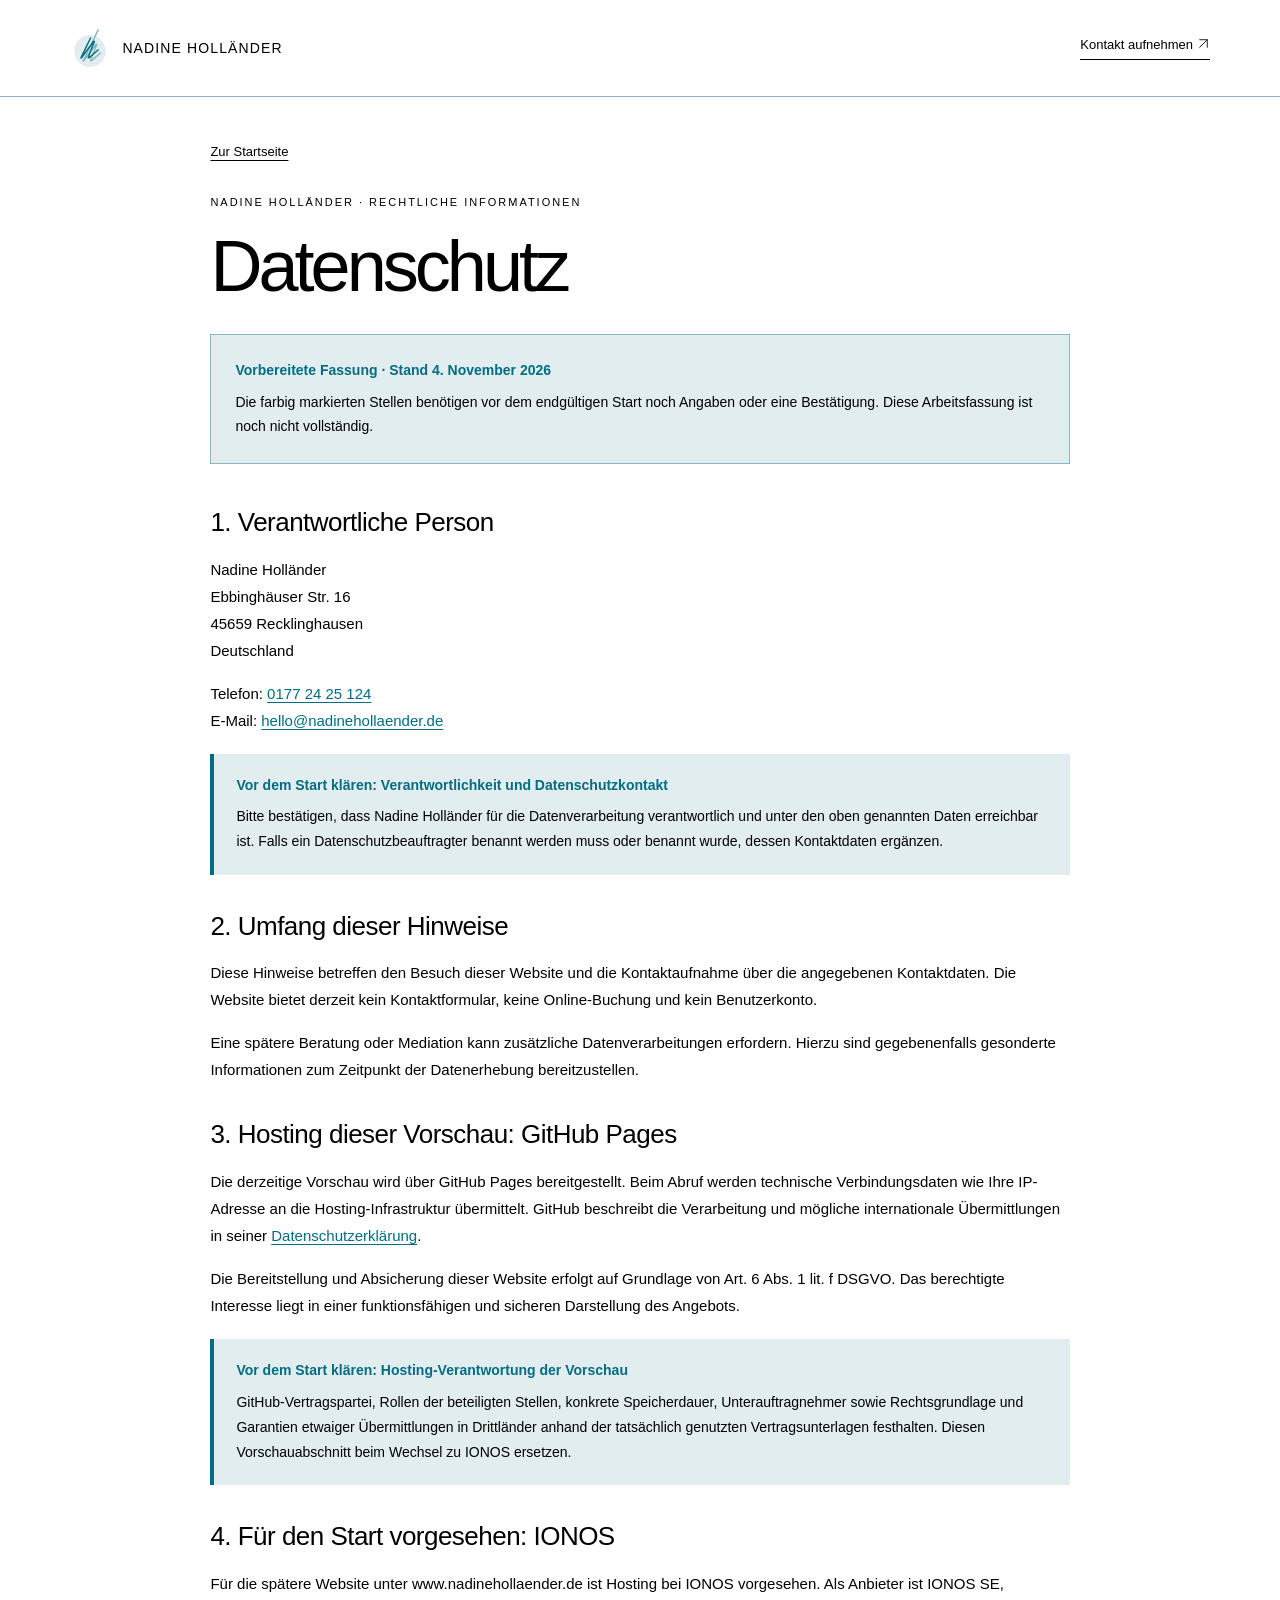
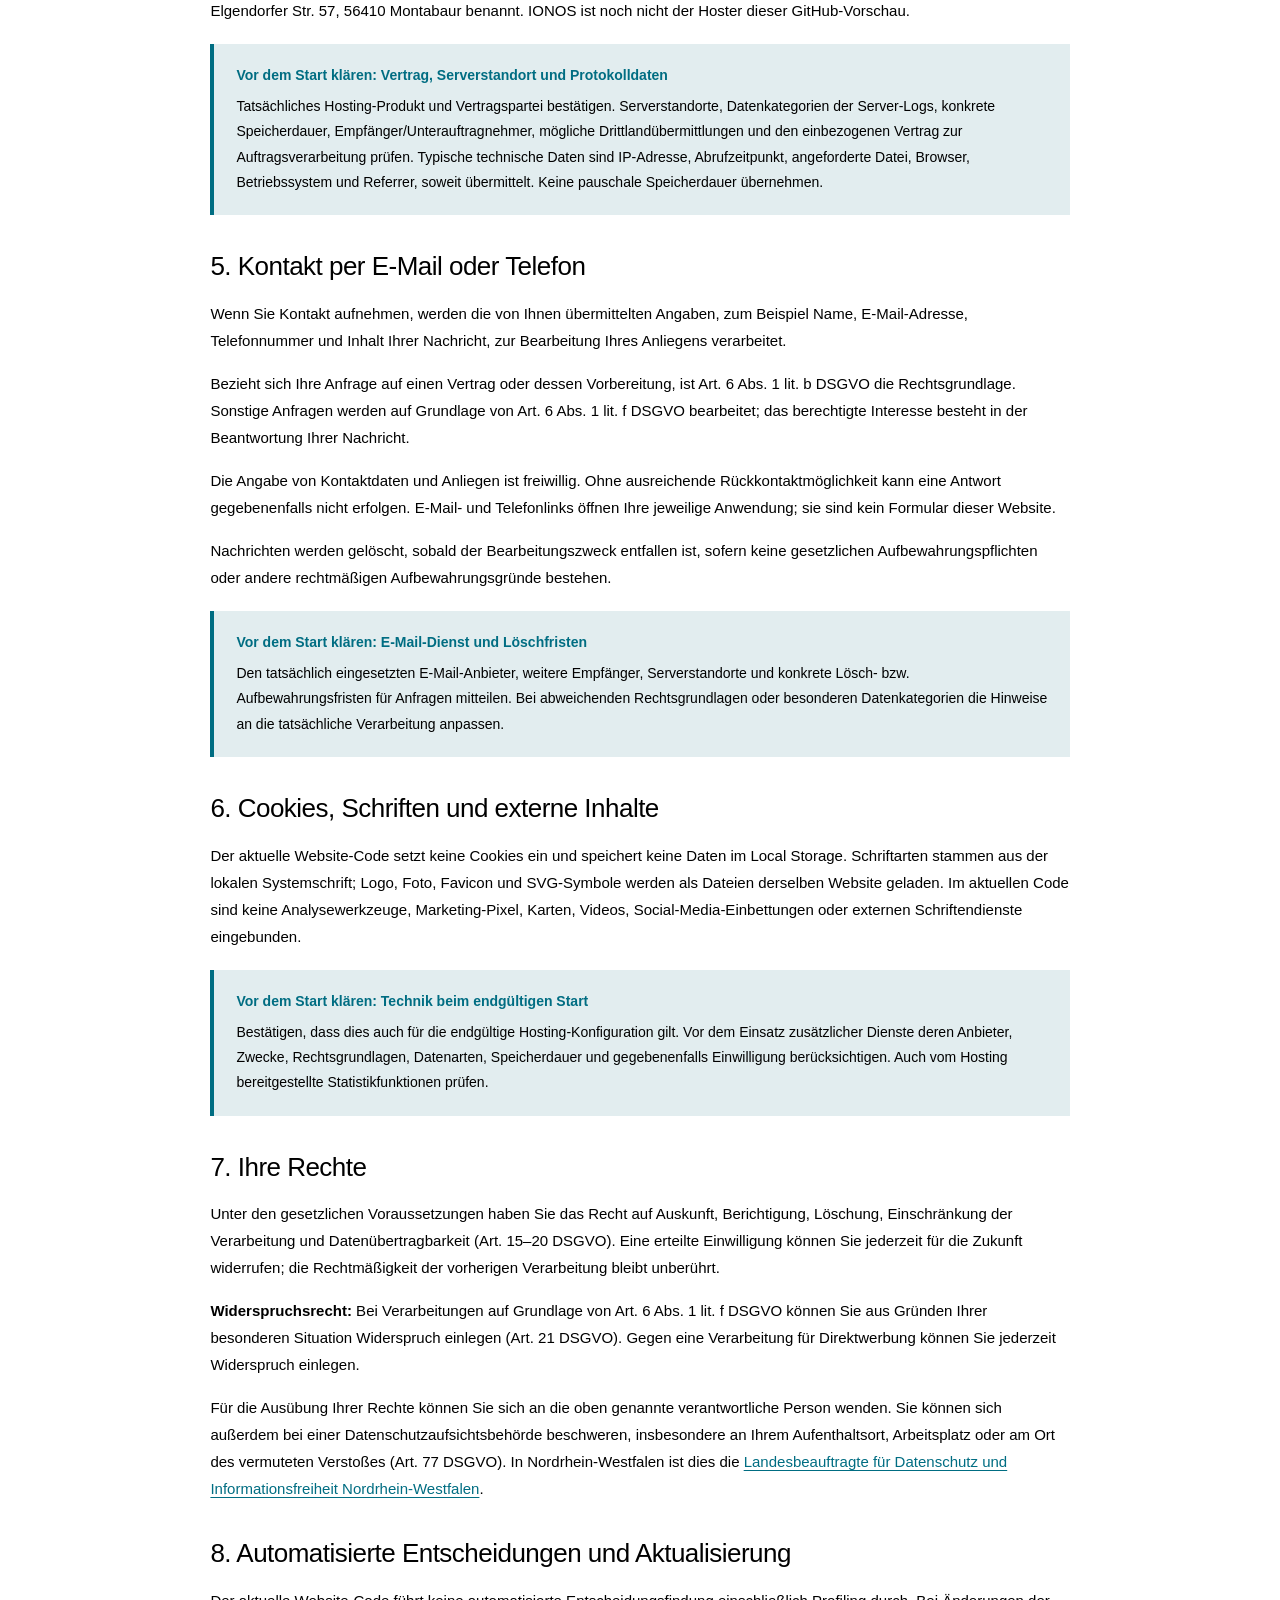
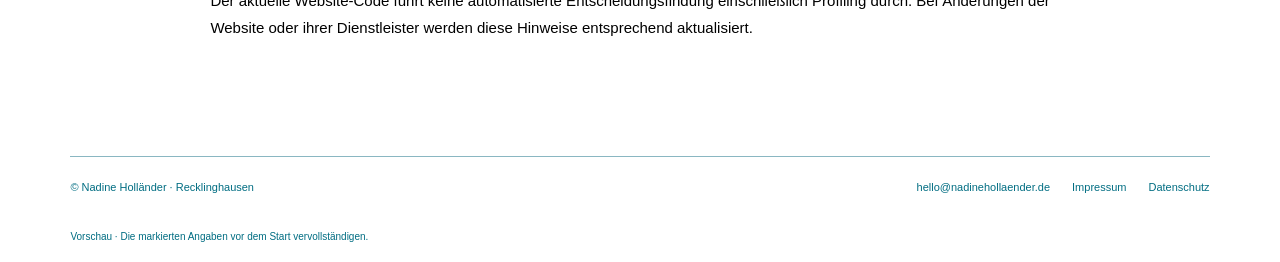
==== datenschutz.html @ eae4483a "Add draft legal pages and translucent compact sticky header" ====
<!doctype html><html lang="de"><head><meta charset="utf-8"><meta name="viewport" content="width=device-width,initial-scale=1"><meta name="robots" content="noindex,follow"><title>Datenschutz | Nadine Holländer</title><meta name="description" content="Vorbereitete Datenschutzhinweise von Nadine Holländer mit markierten offenen Hosting- und Verarbeitungsangaben."><link rel="canonical" href="https://www.nadinehollaender.de/datenschutz.html"><meta name="theme-color" content="#006D82"><link rel="icon" href="assets/favicon.svg" type="image/svg+xml"><link rel="icon" href="favicon.ico" sizes="any"><link rel="apple-touch-icon" href="assets/apple-touch-icon.png"><link rel="stylesheet" href="assets/style.css?v=5"></head><body class="editorial legal-page"><header class="site-header"><a class="brand" href="index.html"><img src="assets/signet.svg" alt="">NADINE HOLLÄNDER</a><nav class="header-nav" aria-label="Hauptnavigation"><a class="toplink" href="mailto:hello@nadinehollaender.de">Kontakt aufnehmen <svg class="arrow-icon" viewBox="0 0 24 24" aria-hidden="true" focusable="false" fill="none" stroke="currentColor" stroke-width="1.6" stroke-linecap="round" stroke-linejoin="round"><path d="M5 19 19 5M5 5h14v14"/></svg></a></nav></header><main class="legal-main"><a class="backlink" href="index.html">Zur Startseite</a><p class="eyebrow">Nadine Holländer · Rechtliche Informationen</p><h1>Datenschutz</h1><aside class="legal-draft"><strong>Vorbereitete Fassung · Stand 4. November 2026</strong><p>Die farbig markierten Stellen benötigen vor dem endgültigen Start noch Angaben oder eine Bestätigung. Diese Arbeitsfassung ist noch nicht vollständig.</p></aside><section class="legal-section"><h2>1. Verantwortliche Person</h2><p>Nadine Holländer<br>Ebbinghäuser Str. 16<br>45659 Recklinghausen<br>Deutschland</p><p>Telefon: <a href="tel:+491772425124">0177 24 25 124</a><br>E-Mail: <a href="mailto:hello@nadinehollaender.de">hello@nadinehollaender.de</a></p><aside class="missing"><strong>Vor dem Start klären: Verantwortlichkeit und Datenschutzkontakt</strong><p>Bitte bestätigen, dass Nadine Holländer für die Datenverarbeitung verantwortlich und unter den oben genannten Daten erreichbar ist. Falls ein Datenschutzbeauftragter benannt werden muss oder benannt wurde, dessen Kontaktdaten ergänzen.</p></aside></section><section class="legal-section"><h2>2. Umfang dieser Hinweise</h2><p>Diese Hinweise betreffen den Besuch dieser Website und die Kontaktaufnahme über die angegebenen Kontaktdaten. Die Website bietet derzeit kein Kontaktformular, keine Online-Buchung und kein Benutzerkonto.</p><p>Eine spätere Beratung oder Mediation kann zusätzliche Datenverarbeitungen erfordern. Hierzu sind gegebenenfalls gesonderte Informationen zum Zeitpunkt der Datenerhebung bereitzustellen.</p></section><section class="legal-section"><h2>3. Hosting dieser Vorschau: GitHub Pages</h2><p>Die derzeitige Vorschau wird über GitHub Pages bereitgestellt. Beim Abruf werden technische Verbindungsdaten wie Ihre IP-Adresse an die Hosting-Infrastruktur übermittelt. GitHub beschreibt die Verarbeitung und mögliche internationale Übermittlungen in seiner <a href="https://docs.github.com/en/site-policy/privacy-policies/github-general-privacy-statement">Datenschutzerklärung</a>.</p><p>Die Bereitstellung und Absicherung dieser Website erfolgt auf Grundlage von Art. 6 Abs. 1 lit. f DSGVO. Das berechtigte Interesse liegt in einer funktionsfähigen und sicheren Darstellung des Angebots.</p><aside class="missing"><strong>Vor dem Start klären: Hosting-Verantwortung der Vorschau</strong><p>GitHub-Vertragspartei, Rollen der beteiligten Stellen, konkrete Speicherdauer, Unterauftragnehmer sowie Rechtsgrundlage und Garantien etwaiger Übermittlungen in Drittländer anhand der tatsächlich genutzten Vertragsunterlagen festhalten. Diesen Vorschauabschnitt beim Wechsel zu IONOS ersetzen.</p></aside></section><section class="legal-section"><h2>4. Für den Start vorgesehen: IONOS</h2><p>Für die spätere Website unter www.nadinehollaender.de ist Hosting bei IONOS vorgesehen. Als Anbieter ist IONOS SE, Elgendorfer Str. 57, 56410 Montabaur benannt. IONOS ist noch nicht der Hoster dieser GitHub-Vorschau.</p><aside class="missing"><strong>Vor dem Start klären: Vertrag, Serverstandort und Protokolldaten</strong><p>Tatsächliches Hosting-Produkt und Vertragspartei bestätigen. Serverstandorte, Datenkategorien der Server-Logs, konkrete Speicherdauer, Empfänger/Unterauftragnehmer, mögliche Drittlandübermittlungen und den einbezogenen Vertrag zur Auftragsverarbeitung prüfen. Typische technische Daten sind IP-Adresse, Abrufzeitpunkt, angeforderte Datei, Browser, Betriebssystem und Referrer, soweit übermittelt. Keine pauschale Speicherdauer übernehmen.</p></aside></section><section class="legal-section"><h2>5. Kontakt per E-Mail oder Telefon</h2><p>Wenn Sie Kontakt aufnehmen, werden die von Ihnen übermittelten Angaben, zum Beispiel Name, E-Mail-Adresse, Telefonnummer und Inhalt Ihrer Nachricht, zur Bearbeitung Ihres Anliegens verarbeitet.</p><p>Bezieht sich Ihre Anfrage auf einen Vertrag oder dessen Vorbereitung, ist Art. 6 Abs. 1 lit. b DSGVO die Rechtsgrundlage. Sonstige Anfragen werden auf Grundlage von Art. 6 Abs. 1 lit. f DSGVO bearbeitet; das berechtigte Interesse besteht in der Beantwortung Ihrer Nachricht.</p><p>Die Angabe von Kontaktdaten und Anliegen ist freiwillig. Ohne ausreichende Rückkontaktmöglichkeit kann eine Antwort gegebenenfalls nicht erfolgen. E-Mail- und Telefonlinks öffnen Ihre jeweilige Anwendung; sie sind kein Formular dieser Website.</p><p>Nachrichten werden gelöscht, sobald der Bearbeitungszweck entfallen ist, sofern keine gesetzlichen Aufbewahrungspflichten oder andere rechtmäßigen Aufbewahrungsgründe bestehen.</p><aside class="missing"><strong>Vor dem Start klären: E-Mail-Dienst und Löschfristen</strong><p>Den tatsächlich eingesetzten E-Mail-Anbieter, weitere Empfänger, Serverstandorte und konkrete Lösch- bzw. Aufbewahrungsfristen für Anfragen mitteilen. Bei abweichenden Rechtsgrundlagen oder besonderen Datenkategorien die Hinweise an die tatsächliche Verarbeitung anpassen.</p></aside></section><section class="legal-section"><h2>6. Cookies, Schriften und externe Inhalte</h2><p>Der aktuelle Website-Code setzt keine Cookies ein und speichert keine Daten im Local Storage. Schriftarten stammen aus der lokalen Systemschrift; Logo, Foto, Favicon und SVG-Symbole werden als Dateien derselben Website geladen. Im aktuellen Code sind keine Analysewerkzeuge, Marketing-Pixel, Karten, Videos, Social-Media-Einbettungen oder externen Schriftendienste eingebunden.</p><aside class="missing"><strong>Vor dem Start klären: Technik beim endgültigen Start</strong><p>Bestätigen, dass dies auch für die endgültige Hosting-Konfiguration gilt. Vor dem Einsatz zusätzlicher Dienste deren Anbieter, Zwecke, Rechtsgrundlagen, Datenarten, Speicherdauer und gegebenenfalls Einwilligung berücksichtigen. Auch vom Hosting bereitgestellte Statistikfunktionen prüfen.</p></aside></section><section class="legal-section"><h2>7. Ihre Rechte</h2><p>Unter den gesetzlichen Voraussetzungen haben Sie das Recht auf Auskunft, Berichtigung, Löschung, Einschränkung der Verarbeitung und Datenübertragbarkeit (Art. 15–20 DSGVO). Eine erteilte Einwilligung können Sie jederzeit für die Zukunft widerrufen; die Rechtmäßigkeit der vorherigen Verarbeitung bleibt unberührt.</p><p><strong>Widerspruchsrecht:</strong> Bei Verarbeitungen auf Grundlage von Art. 6 Abs. 1 lit. f DSGVO können Sie aus Gründen Ihrer besonderen Situation Widerspruch einlegen (Art. 21 DSGVO). Gegen eine Verarbeitung für Direktwerbung können Sie jederzeit Widerspruch einlegen.</p><p>Für die Ausübung Ihrer Rechte können Sie sich an die oben genannte verantwortliche Person wenden. Sie können sich außerdem bei einer Datenschutzaufsichtsbehörde beschweren, insbesondere an Ihrem Aufenthaltsort, Arbeitsplatz oder am Ort des vermuteten Verstoßes (Art. 77 DSGVO). In Nordrhein-Westfalen ist dies die <a href="https://www.ldi.nrw.de/">Landesbeauftragte für Datenschutz und Informationsfreiheit Nordrhein-Westfalen</a>.</p></section><section class="legal-section"><h2>8. Automatisierte Entscheidungen und Aktualisierung</h2><p>Der aktuelle Website-Code führt keine automatisierte Entscheidungsfindung einschließlich Profiling durch. Bei Änderungen der Website oder ihrer Dienstleister werden diese Hinweise entsprechend aktualisiert.</p></section></main><footer class="footer"><span>© Nadine Holländer · Recklinghausen</span><nav class="footlinks" aria-label="Rechtliche Informationen"><a href="mailto:hello@nadinehollaender.de">hello@nadinehollaender.de</a><a href="impressum.html">Impressum</a><a href="datenschutz.html">Datenschutz</a></nav></footer><div class="draftnote"><span>Vorschau · Die markierten Angaben vor dem Start vervollständigen.</span></div><script src="assets/site.js?v=5"></script></body></html>
---- assets/style.css ----
:root{--ink:#000000;--teal:#006d82;--light:#e2edef;--paper:#ffffff;--muted:#006d82;--line:#8ab7c2}*{box-sizing:border-box}html{scroll-behavior:smooth}body{margin:0;background:var(--paper);color:var(--ink);font-family:"Akzidenz Grotesk",Helvetica,Arial,sans-serif;-webkit-font-smoothing:antialiased}a{color:inherit}button{font:inherit}a:focus-visible,button:focus-visible{outline:3px solid #006d82;outline-offset:6px}header{max-width:1440px;margin:auto;padding:28px 5.5%;display:flex;align-items:center;justify-content:space-between}.brand{display:flex;gap:12px;align-items:center;text-decoration:none;font-size:14px;font-weight:500;letter-spacing:.08em}.brand img{width:40px;height:48px;object-fit:contain}.toplink{text-decoration:none;font-size:13px;border-bottom:1px solid;padding-bottom:7px}.eyebrow{text-transform:uppercase;letter-spacing:.18em;font-size:11px;line-height:1.7;font-weight:500}.status{display:inline-flex;gap:10px;align-items:center;font-size:11px;letter-spacing:.14em;text-transform:uppercase}.status:before{content:"";width:7px;height:7px;background:var(--teal);border-radius:50%}h1,h2,p{margin-top:0}h1{font-size:clamp(48px,5.8vw,88px);line-height:1.04;font-weight:400;letter-spacing:-.055em}h2{font-size:clamp(32px,4vw,54px);font-weight:400;letter-spacing:-.04em;line-height:1.12}.lead{font-size:17px;line-height:1.65;max-width:440px;color:var(--muted)}.button{display:inline-flex;gap:36px;align-items:center;padding:17px 24px;background:var(--teal);color:white;text-decoration:none;font-size:13px}.button:hover{background:var(--ink)}.button .arrow{font-size:20px}.link{font-size:14px;text-decoration:none;border-bottom:1px solid var(--line);padding-bottom:5px}.contactlinks{display:flex;align-items:center;gap:25px;flex-wrap:wrap}.footer{margin:0 5.5%;padding:24px 0;display:flex;justify-content:space-between;gap:20px;align-items:center;border-top:1px solid var(--line);font-size:11px;color:var(--muted)}.footer a{text-decoration:none}.footer .footlinks{display:flex;gap:22px}.draftnote{font-size:10px;line-height:1.5;color:var(--muted);max-width:1440px;margin:0 auto;padding:12px 5.5% 18px;display:flex;gap:15px;justify-content:space-between}.draftnote a{text-underline-offset:3px}dialog{border:1px solid var(--line);padding:36px;max-width:550px;background:var(--paper);color:var(--ink)}dialog::backdrop{background:#00000090}dialog p{line-height:1.7}dialog button{background:var(--ink);color:white;border:0;padding:12px 20px;cursor:pointer}.hero{max-width:1440px;margin:auto;display:grid;grid-template-columns:1.1fr 1fr;align-items:stretch;padding:28px 5.5% 64px;gap:8%}.hero-copy{padding:25px 0 0}.hero h1{margin:38px 0 26px}.hero h1 em{font-family:Georgia,serif;font-weight:400;color:var(--teal)}.hero .eyebrow{margin-bottom:22px}.hero .lead{margin-bottom:30px}.portrait{position:relative;min-height:590px}.portrait:before{content:"";position:absolute;inset:20px -15px -16px 28px;background:var(--light);border-radius:48% 48% 0 0}.portrait img{position:relative;width:100%;height:100%;max-height:650px;object-fit:cover;object-position:50% top;border-radius:47% 47% 0 0}.portrait-label{position:absolute;bottom:22px;left:-30px;background:var(--paper);padding:18px 25px;font-size:11px;letter-spacing:.13em;text-transform:uppercase;box-shadow:0 6px 30px #00000008}.portrait-label span{display:block;margin-top:7px;font-family:Georgia,serif;text-transform:none;letter-spacing:0;font-size:21px}.topics{border-top:1px solid var(--line);display:flex;justify-content:space-between;gap:15px;padding:28px 5.5%;max-width:1440px;margin:auto;font-size:13px}.topics span:last-child{color:var(--muted);font-size:11px}.soon{max-width:1440px;margin:auto;display:grid;grid-template-columns:1fr 1fr;gap:8%;padding:65px 5.5% 75px}.soon h2{max-width:430px}.soon p{font-size:16px;line-height:1.8;color:var(--muted);max-width:450px}.minimal{background:#e2edef}.minimal header{padding-top:32px}.minimal-main{text-align:center;min-height:calc(100vh - 215px);display:flex;flex-direction:column;align-items:center;justify-content:center;padding:38px 24px 70px}.minimal-logo{width:158px;height:213px;object-fit:contain;margin-bottom:32px}.minimal h1{font-size:clamp(44px,5.5vw,77px);max-width:880px;margin:23px 0}.minimal .lead{max-width:490px;font-size:16px;margin-bottom:28px}.minimal .contactlinks{justify-content:center}.minimal .footer{border-color:#8ab7c2}.editorial{background:#ffffff}.editorial header{border-bottom:1px solid var(--line);margin:0 5.5%;padding:24px 0;max-width:none}.editorial .editorial-intro{padding:55px 5.5% 40px;max-width:1600px;margin:auto}.editorial-intro h1{font-size:clamp(52px,7.6vw,112px);max-width:1100px;margin:26px 0 0;letter-spacing:-.055em}.editorial-intro h1 span{color:var(--teal);font-family:Georgia,serif;font-style:italic}.editorial-grid{display:grid;grid-template-columns:1fr 1fr;gap:8%;padding:10px 5.5% 72px;max-width:1600px;margin:auto}.editorial-photo{height:670px;position:relative;background:#e2edef}.editorial-photo img{width:100%;height:100%;object-fit:cover;object-position:center top}.editorial-photo .caption{position:absolute;left:16px;bottom:16px;max-width:calc(100% - 32px);background:var(--ink);color:#fff;padding:14px 22px;font-size:11px;letter-spacing:.1em}.bio{padding:40px 0}.bio h2{font-size:43px;max-width:450px;margin:24px 0}.bio p{font-size:16px;line-height:1.8;color:var(--muted);max-width:460px}.credentials{border-top:1px solid var(--line);border-bottom:1px solid var(--line);padding:21px 0;margin:28px 0;font-size:12px;line-height:2}.banner{background:var(--light);padding:54px 5.5%;display:flex;justify-content:space-between;align-items:center;gap:28px}.banner h2{font-size:35px;margin:13px 0}.banner p{margin:0;color:var(--muted);line-height:1.6}.gallery{max-width:1440px;margin:auto;padding:40px 5.5% 65px}.gallery h1{max-width:850px;margin:35px 0 22px;font-size:clamp(48px,6vw,80px)}.gallery .lead{max-width:650px}.concepts{display:grid;grid-template-columns:repeat(3,1fr);gap:25px;margin-top:48px}.concept{display:block;text-decoration:none}.concept .thumbnail{height:330px;background:var(--light);overflow:hidden;position:relative;display:flex;align-items:center;justify-content:center;border:1px solid #8ab7c2}.thumbnail img{object-fit:cover}.thumbnail .mini-copy{position:absolute;left:20px;top:46px;font-size:29px;line-height:1.1;letter-spacing:-.04em;width:56%;z-index:1}.thumbnail.one img{position:absolute;right:0;bottom:0;width:48%;height:85%;border-radius:100px 100px 0 0}.thumbnail.one{background:var(--paper)}.thumbnail.two img{width:115px;height:auto}.thumbnail.two:after{content:"Hier entsteht Neues.";position:absolute;bottom:45px;font-size:21px}.thumbnail.three{background:var(--ink)}.thumbnail.three img{width:65%;height:100%;margin-left:35%;opacity:.8}.thumbnail.three .mini-copy{color:white;width:75%;font-size:37px;top:42px}.concept h2{font-size:24px;margin:23px 0 10px}.concept p{font-size:14px;line-height:1.7;color:var(--muted);max-width:340px}.concept .open{display:block;margin-top:20px;font-size:13px}.num{font-size:10px;letter-spacing:.15em;color:var(--teal)}.gallery-note{margin-top:55px;border-top:1px solid var(--line);padding-top:24px;font-size:12px;line-height:1.8;color:var(--muted);max-width:800px}@media(min-width:1600px){.hero{padding-top:60px}}@media(max-width:900px){.hero{gap:5%;padding-top:10px}.hero h1{font-size:58px}.portrait{min-height:530px}.portrait-label{left:-12px}.concepts{gap:16px}.concept .thumbnail{height:250px}.thumbnail .mini-copy{font-size:23px}.thumbnail.three .mini-copy{font-size:29px}.editorial-grid{gap:5%}.editorial-photo{height:620px}.bio h2{font-size:35px}}@media(max-width:650px){header{padding:20px 6%}.brand{font-size:11px;gap:7px}.brand img{width:32px}.toplink{font-size:12px}.hero{display:flex;flex-direction:column;padding:12px 6% 40px;gap:38px}.hero-copy{padding-top:12px}.hero h1{font-size:clamp(43px,11.35vw,59px);margin:28px 0 24px}.hero .lead{font-size:16px}.portrait{min-height:0;height:480px;width:90%;margin-left:6%}.portrait img{object-position:center top}.portrait-label{bottom:18px;left:-18px}.topics{flex-wrap:wrap;padding:24px 6%;gap:16px 22px;font-size:12px}.topics span:last-child{width:100%}.soon{display:block;padding:42px 6%}.soon h2{font-size:36px}.footer{margin:0 6%;align-items:flex-start;flex-direction:column;gap:16px}.draftnote{padding:12px 6% 20px;flex-wrap:wrap;gap:8px}.minimal-main{padding-top:30px}.minimal-logo{width:130px;height:175px}.minimal h1{font-size:46px}.minimal .contactlinks{flex-direction:column;gap:22px}.editorial header{margin:0 6%}.editorial .editorial-intro{padding:35px 6% 30px}.editorial-intro h1{font-size:54px}.editorial-grid{display:flex;flex-direction:column;padding:0 6% 35px;gap:0}.editorial-photo{height:470px}.bio{padding:35px 0 5px}.bio h2{font-size:36px}.banner{padding:38px 6%;align-items:flex-start;flex-direction:column}.banner h2{font-size:31px}.gallery{padding:25px 6% 45px}.gallery h1{font-size:48px}.concepts{grid-template-columns:1fr;gap:42px;margin-top:35px}.concept .thumbnail{height:330px}.thumbnail .mini-copy{font-size:34px}.thumbnail.three .mini-copy{font-size:43px}.concept p{max-width:none}.gallery-note{margin-top:40px}}@media(prefers-reduced-motion:reduce){html{scroll-behavior:auto}}

.arrow-icon{display:inline-block;width:1em;height:1em;vertical-align:-.12em;flex-shrink:0}.button .arrow-icon{width:20px;height:20px}

/* Final selected page: readable headline on narrow screens. */
@media(max-width:650px){.editorial-intro h1{font-size:clamp(34px,8.8vw,54px);line-height:1.08}}

/* Shared navigation: sticky, translucent, compact after scrolling. */
.editorial .site-header{position:sticky;top:0;z-index:100;max-width:none;margin:0;padding:24px 5.5%;min-height:96px;background:rgba(255,255,255,.88);-webkit-backdrop-filter:blur(14px);backdrop-filter:blur(14px);border-bottom:1px solid var(--line);transition:padding .22s ease,min-height .22s ease,box-shadow .22s ease,background .22s ease}
.site-header .brand img{width:40px;height:48px;transition:width .22s ease,height .22s ease}.header-nav{display:flex;align-items:center;gap:24px}.editorial .site-header.is-compact{padding-top:12px;padding-bottom:12px;min-height:72px;background:rgba(255,255,255,.94);box-shadow:0 6px 22px #00000008}.site-header.is-compact .brand img{width:32px;height:38px}.footer .footlinks{flex-wrap:wrap;align-items:center;row-gap:14px}.footer a:hover{text-decoration:underline;text-underline-offset:4px}html{scroll-padding-top:110px}
.legal-main{max-width:1000px;margin:0 auto;padding:45px 5.5% 80px}.backlink{display:inline-block;margin-bottom:34px;font-size:13px;text-underline-offset:4px}.legal-main h1{font-size:clamp(42px,6vw,72px);margin:17px 0 30px}.legal-draft{padding:24px;background:var(--light);border:1px solid var(--line);font-size:14px;line-height:1.7;margin-bottom:42px}.legal-draft strong{color:var(--teal)}.legal-draft p{margin:9px 0 0}.legal-section{margin:0 0 35px}.legal-section h2{font-size:26px;line-height:1.3;letter-spacing:-.02em;margin-bottom:16px}.legal-section p{font-size:15px;line-height:1.8;margin:0 0 16px;overflow-wrap:anywhere}.legal-section a{color:var(--teal);text-underline-offset:3px}.missing{background:var(--light);border-left:4px solid var(--teal);padding:20px 22px;margin:20px 0 26px}.missing strong{font-size:14px;line-height:1.6;color:var(--teal);display:block}.missing p{margin:8px 0 0;font-size:14px}
@media(max-width:650px){.editorial .site-header{padding:18px 6%;min-height:84px}.site-header .brand img{width:32px;height:42px}.editorial .site-header.is-compact{padding-top:10px;padding-bottom:10px;min-height:64px}.site-header.is-compact .brand img{width:28px;height:34px}.header-nav{gap:12px}.legal-main{padding:28px 6% 45px}.legal-main h1{font-size:43px}.legal-section h2{font-size:24px}.legal-draft{padding:20px}.missing{padding:18px}.footer .footlinks{gap:16px 22px}.footer .footlinks a:first-child{flex-basis:100%}}
@media(prefers-reduced-motion:reduce){.site-header,.site-header .brand img{transition:none!important}}
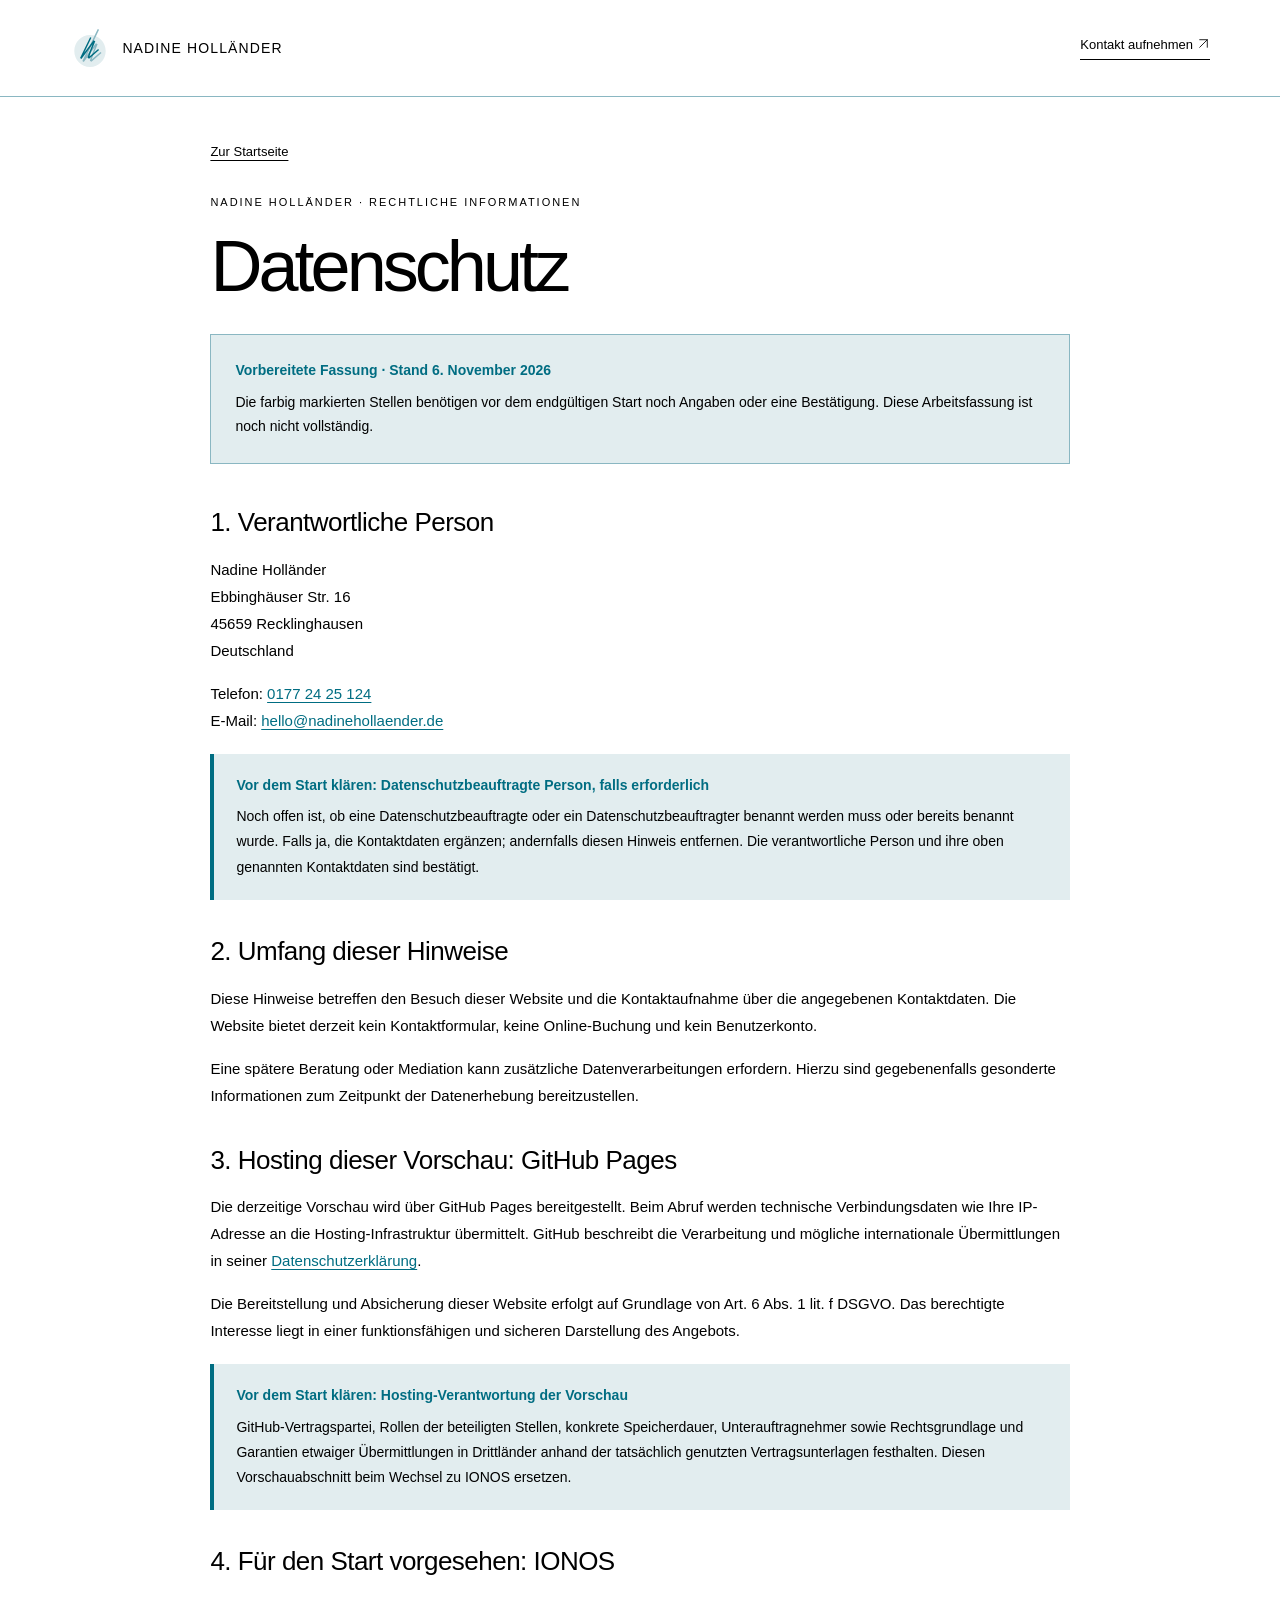
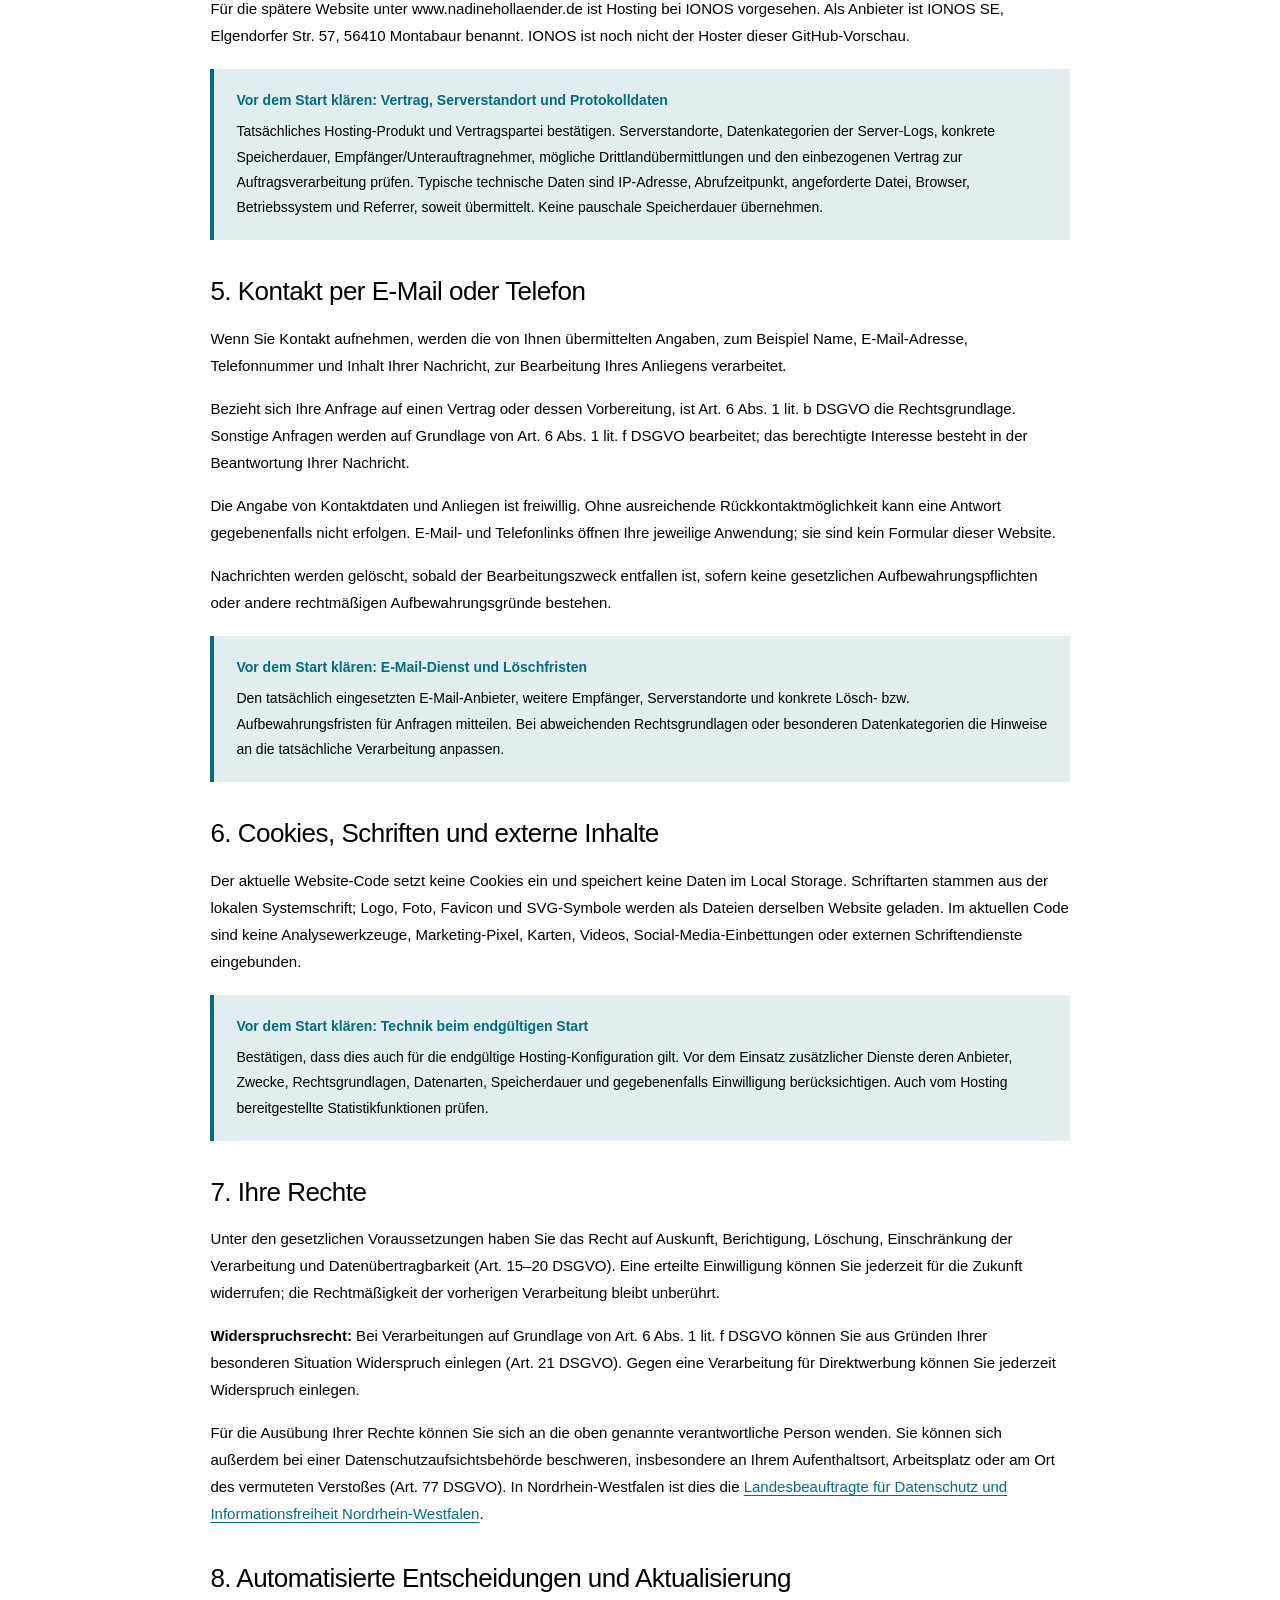
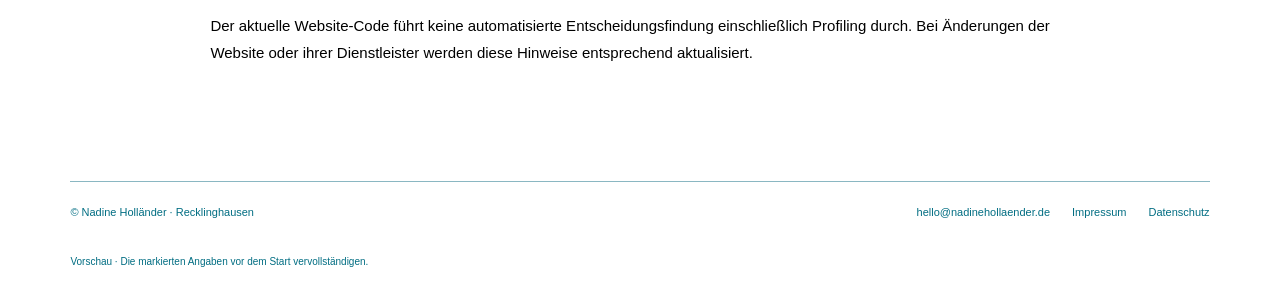
==== commit f72d737e: "Add stacked contact buttons and incorporate confirmed legal details" ====
--- a/datenschutz.html
+++ b/datenschutz.html
@@ -1 +1 @@
-<!doctype html><html lang="de"><head><meta charset="utf-8"><meta name="viewport" content="width=device-width,initial-scale=1"><meta name="robots" content="noindex,follow"><title>Datenschutz | Nadine Holländer</title><meta name="description" content="Vorbereitete Datenschutzhinweise von Nadine Holländer mit markierten offenen Hosting- und Verarbeitungsangaben."><link rel="canonical" href="https://www.nadinehollaender.de/datenschutz.html"><meta name="theme-color" content="#006D82"><link rel="icon" href="assets/favicon.svg" type="image/svg+xml"><link rel="icon" href="favicon.ico" sizes="any"><link rel="apple-touch-icon" href="assets/apple-touch-icon.png"><link rel="stylesheet" href="assets/style.css?v=5"></head><body class="editorial legal-page"><header class="site-header"><a class="brand" href="index.html"><img src="assets/signet.svg" alt="">NADINE HOLLÄNDER</a><nav class="header-nav" aria-label="Hauptnavigation"><a class="toplink" href="mailto:hello@nadinehollaender.de">Kontakt aufnehmen <svg class="arrow-icon" viewBox="0 0 24 24" aria-hidden="true" focusable="false" fill="none" stroke="currentColor" stroke-width="1.6" stroke-linecap="round" stroke-linejoin="round"><path d="M5 19 19 5M5 5h14v14"/></svg></a></nav></header><main class="legal-main"><a class="backlink" href="index.html">Zur Startseite</a><p class="eyebrow">Nadine Holländer · Rechtliche Informationen</p><h1>Datenschutz</h1><aside class="legal-draft"><strong>Vorbereitete Fassung · Stand 4. November 2026</strong><p>Die farbig markierten Stellen benötigen vor dem endgültigen Start noch Angaben oder eine Bestätigung. Diese Arbeitsfassung ist noch nicht vollständig.</p></aside><section class="legal-section"><h2>1. Verantwortliche Person</h2><p>Nadine Holländer<br>Ebbinghäuser Str. 16<br>45659 Recklinghausen<br>Deutschland</p><p>Telefon: <a href="tel:+491772425124">0177 24 25 124</a><br>E-Mail: <a href="mailto:hello@nadinehollaender.de">hello@nadinehollaender.de</a></p><aside class="missing"><strong>Vor dem Start klären: Verantwortlichkeit und Datenschutzkontakt</strong><p>Bitte bestätigen, dass Nadine Holländer für die Datenverarbeitung verantwortlich und unter den oben genannten Daten erreichbar ist. Falls ein Datenschutzbeauftragter benannt werden muss oder benannt wurde, dessen Kontaktdaten ergänzen.</p></aside></section><section class="legal-section"><h2>2. Umfang dieser Hinweise</h2><p>Diese Hinweise betreffen den Besuch dieser Website und die Kontaktaufnahme über die angegebenen Kontaktdaten. Die Website bietet derzeit kein Kontaktformular, keine Online-Buchung und kein Benutzerkonto.</p><p>Eine spätere Beratung oder Mediation kann zusätzliche Datenverarbeitungen erfordern. Hierzu sind gegebenenfalls gesonderte Informationen zum Zeitpunkt der Datenerhebung bereitzustellen.</p></section><section class="legal-section"><h2>3. Hosting dieser Vorschau: GitHub Pages</h2><p>Die derzeitige Vorschau wird über GitHub Pages bereitgestellt. Beim Abruf werden technische Verbindungsdaten wie Ihre IP-Adresse an die Hosting-Infrastruktur übermittelt. GitHub beschreibt die Verarbeitung und mögliche internationale Übermittlungen in seiner <a href="https://docs.github.com/en/site-policy/privacy-policies/github-general-privacy-statement">Datenschutzerklärung</a>.</p><p>Die Bereitstellung und Absicherung dieser Website erfolgt auf Grundlage von Art. 6 Abs. 1 lit. f DSGVO. Das berechtigte Interesse liegt in einer funktionsfähigen und sicheren Darstellung des Angebots.</p><aside class="missing"><strong>Vor dem Start klären: Hosting-Verantwortung der Vorschau</strong><p>GitHub-Vertragspartei, Rollen der beteiligten Stellen, konkrete Speicherdauer, Unterauftragnehmer sowie Rechtsgrundlage und Garantien etwaiger Übermittlungen in Drittländer anhand der tatsächlich genutzten Vertragsunterlagen festhalten. Diesen Vorschauabschnitt beim Wechsel zu IONOS ersetzen.</p></aside></section><section class="legal-section"><h2>4. Für den Start vorgesehen: IONOS</h2><p>Für die spätere Website unter www.nadinehollaender.de ist Hosting bei IONOS vorgesehen. Als Anbieter ist IONOS SE, Elgendorfer Str. 57, 56410 Montabaur benannt. IONOS ist noch nicht der Hoster dieser GitHub-Vorschau.</p><aside class="missing"><strong>Vor dem Start klären: Vertrag, Serverstandort und Protokolldaten</strong><p>Tatsächliches Hosting-Produkt und Vertragspartei bestätigen. Serverstandorte, Datenkategorien der Server-Logs, konkrete Speicherdauer, Empfänger/Unterauftragnehmer, mögliche Drittlandübermittlungen und den einbezogenen Vertrag zur Auftragsverarbeitung prüfen. Typische technische Daten sind IP-Adresse, Abrufzeitpunkt, angeforderte Datei, Browser, Betriebssystem und Referrer, soweit übermittelt. Keine pauschale Speicherdauer übernehmen.</p></aside></section><section class="legal-section"><h2>5. Kontakt per E-Mail oder Telefon</h2><p>Wenn Sie Kontakt aufnehmen, werden die von Ihnen übermittelten Angaben, zum Beispiel Name, E-Mail-Adresse, Telefonnummer und Inhalt Ihrer Nachricht, zur Bearbeitung Ihres Anliegens verarbeitet.</p><p>Bezieht sich Ihre Anfrage auf einen Vertrag oder dessen Vorbereitung, ist Art. 6 Abs. 1 lit. b DSGVO die Rechtsgrundlage. Sonstige Anfragen werden auf Grundlage von Art. 6 Abs. 1 lit. f DSGVO bearbeitet; das berechtigte Interesse besteht in der Beantwortung Ihrer Nachricht.</p><p>Die Angabe von Kontaktdaten und Anliegen ist freiwillig. Ohne ausreichende Rückkontaktmöglichkeit kann eine Antwort gegebenenfalls nicht erfolgen. E-Mail- und Telefonlinks öffnen Ihre jeweilige Anwendung; sie sind kein Formular dieser Website.</p><p>Nachrichten werden gelöscht, sobald der Bearbeitungszweck entfallen ist, sofern keine gesetzlichen Aufbewahrungspflichten oder andere rechtmäßigen Aufbewahrungsgründe bestehen.</p><aside class="missing"><strong>Vor dem Start klären: E-Mail-Dienst und Löschfristen</strong><p>Den tatsächlich eingesetzten E-Mail-Anbieter, weitere Empfänger, Serverstandorte und konkrete Lösch- bzw. Aufbewahrungsfristen für Anfragen mitteilen. Bei abweichenden Rechtsgrundlagen oder besonderen Datenkategorien die Hinweise an die tatsächliche Verarbeitung anpassen.</p></aside></section><section class="legal-section"><h2>6. Cookies, Schriften und externe Inhalte</h2><p>Der aktuelle Website-Code setzt keine Cookies ein und speichert keine Daten im Local Storage. Schriftarten stammen aus der lokalen Systemschrift; Logo, Foto, Favicon und SVG-Symbole werden als Dateien derselben Website geladen. Im aktuellen Code sind keine Analysewerkzeuge, Marketing-Pixel, Karten, Videos, Social-Media-Einbettungen oder externen Schriftendienste eingebunden.</p><aside class="missing"><strong>Vor dem Start klären: Technik beim endgültigen Start</strong><p>Bestätigen, dass dies auch für die endgültige Hosting-Konfiguration gilt. Vor dem Einsatz zusätzlicher Dienste deren Anbieter, Zwecke, Rechtsgrundlagen, Datenarten, Speicherdauer und gegebenenfalls Einwilligung berücksichtigen. Auch vom Hosting bereitgestellte Statistikfunktionen prüfen.</p></aside></section><section class="legal-section"><h2>7. Ihre Rechte</h2><p>Unter den gesetzlichen Voraussetzungen haben Sie das Recht auf Auskunft, Berichtigung, Löschung, Einschränkung der Verarbeitung und Datenübertragbarkeit (Art. 15–20 DSGVO). Eine erteilte Einwilligung können Sie jederzeit für die Zukunft widerrufen; die Rechtmäßigkeit der vorherigen Verarbeitung bleibt unberührt.</p><p><strong>Widerspruchsrecht:</strong> Bei Verarbeitungen auf Grundlage von Art. 6 Abs. 1 lit. f DSGVO können Sie aus Gründen Ihrer besonderen Situation Widerspruch einlegen (Art. 21 DSGVO). Gegen eine Verarbeitung für Direktwerbung können Sie jederzeit Widerspruch einlegen.</p><p>Für die Ausübung Ihrer Rechte können Sie sich an die oben genannte verantwortliche Person wenden. Sie können sich außerdem bei einer Datenschutzaufsichtsbehörde beschweren, insbesondere an Ihrem Aufenthaltsort, Arbeitsplatz oder am Ort des vermuteten Verstoßes (Art. 77 DSGVO). In Nordrhein-Westfalen ist dies die <a href="https://www.ldi.nrw.de/">Landesbeauftragte für Datenschutz und Informationsfreiheit Nordrhein-Westfalen</a>.</p></section><section class="legal-section"><h2>8. Automatisierte Entscheidungen und Aktualisierung</h2><p>Der aktuelle Website-Code führt keine automatisierte Entscheidungsfindung einschließlich Profiling durch. Bei Änderungen der Website oder ihrer Dienstleister werden diese Hinweise entsprechend aktualisiert.</p></section></main><footer class="footer"><span>© Nadine Holländer · Recklinghausen</span><nav class="footlinks" aria-label="Rechtliche Informationen"><a href="mailto:hello@nadinehollaender.de">hello@nadinehollaender.de</a><a href="impressum.html">Impressum</a><a href="datenschutz.html">Datenschutz</a></nav></footer><div class="draftnote"><span>Vorschau · Die markierten Angaben vor dem Start vervollständigen.</span></div><script src="assets/site.js?v=5"></script></body></html>+<!doctype html><html lang="de"><head><meta charset="utf-8"><meta name="viewport" content="width=device-width,initial-scale=1"><meta name="robots" content="noindex,follow"><title>Datenschutz | Nadine Holländer</title><meta name="description" content="Vorbereitete Datenschutzhinweise von Nadine Holländer mit markierten offenen Hosting- und Verarbeitungsangaben."><link rel="canonical" href="https://www.nadinehollaender.de/datenschutz.html"><meta name="theme-color" content="#006D82"><link rel="icon" href="assets/favicon.svg" type="image/svg+xml"><link rel="icon" href="favicon.ico" sizes="any"><link rel="apple-touch-icon" href="assets/apple-touch-icon.png"><link rel="stylesheet" href="assets/style.css?v=6"></head><body class="editorial legal-page"><header class="site-header"><a class="brand" href="index.html"><img src="assets/signet.svg" alt="">NADINE HOLLÄNDER</a><nav class="header-nav" aria-label="Hauptnavigation"><a class="toplink" href="mailto:hello@nadinehollaender.de">Kontakt aufnehmen <svg class="arrow-icon" viewBox="0 0 24 24" aria-hidden="true" focusable="false" fill="none" stroke="currentColor" stroke-width="1.6" stroke-linecap="round" stroke-linejoin="round"><path d="M5 19 19 5M5 5h14v14"/></svg></a></nav></header><main class="legal-main"><a class="backlink" href="index.html">Zur Startseite</a><p class="eyebrow">Nadine Holländer · Rechtliche Informationen</p><h1>Datenschutz</h1><aside class="legal-draft"><strong>Vorbereitete Fassung · Stand 6. November 2026</strong><p>Die farbig markierten Stellen benötigen vor dem endgültigen Start noch Angaben oder eine Bestätigung. Diese Arbeitsfassung ist noch nicht vollständig.</p></aside><section class="legal-section"><h2>1. Verantwortliche Person</h2><p>Nadine Holländer<br>Ebbinghäuser Str. 16<br>45659 Recklinghausen<br>Deutschland</p><p>Telefon: <a href="tel:+491772425124">0177 24 25 124</a><br>E-Mail: <a href="mailto:hello@nadinehollaender.de">hello@nadinehollaender.de</a></p><aside class="missing"><strong>Vor dem Start klären: Datenschutzbeauftragte Person, falls erforderlich</strong><p>Noch offen ist, ob eine Datenschutzbeauftragte oder ein Datenschutzbeauftragter benannt werden muss oder bereits benannt wurde. Falls ja, die Kontaktdaten ergänzen; andernfalls diesen Hinweis entfernen. Die verantwortliche Person und ihre oben genannten Kontaktdaten sind bestätigt.</p></aside></section><section class="legal-section"><h2>2. Umfang dieser Hinweise</h2><p>Diese Hinweise betreffen den Besuch dieser Website und die Kontaktaufnahme über die angegebenen Kontaktdaten. Die Website bietet derzeit kein Kontaktformular, keine Online-Buchung und kein Benutzerkonto.</p><p>Eine spätere Beratung oder Mediation kann zusätzliche Datenverarbeitungen erfordern. Hierzu sind gegebenenfalls gesonderte Informationen zum Zeitpunkt der Datenerhebung bereitzustellen.</p></section><section class="legal-section"><h2>3. Hosting dieser Vorschau: GitHub Pages</h2><p>Die derzeitige Vorschau wird über GitHub Pages bereitgestellt. Beim Abruf werden technische Verbindungsdaten wie Ihre IP-Adresse an die Hosting-Infrastruktur übermittelt. GitHub beschreibt die Verarbeitung und mögliche internationale Übermittlungen in seiner <a href="https://docs.github.com/en/site-policy/privacy-policies/github-general-privacy-statement">Datenschutzerklärung</a>.</p><p>Die Bereitstellung und Absicherung dieser Website erfolgt auf Grundlage von Art. 6 Abs. 1 lit. f DSGVO. Das berechtigte Interesse liegt in einer funktionsfähigen und sicheren Darstellung des Angebots.</p><aside class="missing"><strong>Vor dem Start klären: Hosting-Verantwortung der Vorschau</strong><p>GitHub-Vertragspartei, Rollen der beteiligten Stellen, konkrete Speicherdauer, Unterauftragnehmer sowie Rechtsgrundlage und Garantien etwaiger Übermittlungen in Drittländer anhand der tatsächlich genutzten Vertragsunterlagen festhalten. Diesen Vorschauabschnitt beim Wechsel zu IONOS ersetzen.</p></aside></section><section class="legal-section"><h2>4. Für den Start vorgesehen: IONOS</h2><p>Für die spätere Website unter www.nadinehollaender.de ist Hosting bei IONOS vorgesehen. Als Anbieter ist IONOS SE, Elgendorfer Str. 57, 56410 Montabaur benannt. IONOS ist noch nicht der Hoster dieser GitHub-Vorschau.</p><aside class="missing"><strong>Vor dem Start klären: Vertrag, Serverstandort und Protokolldaten</strong><p>Tatsächliches Hosting-Produkt und Vertragspartei bestätigen. Serverstandorte, Datenkategorien der Server-Logs, konkrete Speicherdauer, Empfänger/Unterauftragnehmer, mögliche Drittlandübermittlungen und den einbezogenen Vertrag zur Auftragsverarbeitung prüfen. Typische technische Daten sind IP-Adresse, Abrufzeitpunkt, angeforderte Datei, Browser, Betriebssystem und Referrer, soweit übermittelt. Keine pauschale Speicherdauer übernehmen.</p></aside></section><section class="legal-section"><h2>5. Kontakt per E-Mail oder Telefon</h2><p>Wenn Sie Kontakt aufnehmen, werden die von Ihnen übermittelten Angaben, zum Beispiel Name, E-Mail-Adresse, Telefonnummer und Inhalt Ihrer Nachricht, zur Bearbeitung Ihres Anliegens verarbeitet.</p><p>Bezieht sich Ihre Anfrage auf einen Vertrag oder dessen Vorbereitung, ist Art. 6 Abs. 1 lit. b DSGVO die Rechtsgrundlage. Sonstige Anfragen werden auf Grundlage von Art. 6 Abs. 1 lit. f DSGVO bearbeitet; das berechtigte Interesse besteht in der Beantwortung Ihrer Nachricht.</p><p>Die Angabe von Kontaktdaten und Anliegen ist freiwillig. Ohne ausreichende Rückkontaktmöglichkeit kann eine Antwort gegebenenfalls nicht erfolgen. E-Mail- und Telefonlinks öffnen Ihre jeweilige Anwendung; sie sind kein Formular dieser Website.</p><p>Nachrichten werden gelöscht, sobald der Bearbeitungszweck entfallen ist, sofern keine gesetzlichen Aufbewahrungspflichten oder andere rechtmäßigen Aufbewahrungsgründe bestehen.</p><aside class="missing"><strong>Vor dem Start klären: E-Mail-Dienst und Löschfristen</strong><p>Den tatsächlich eingesetzten E-Mail-Anbieter, weitere Empfänger, Serverstandorte und konkrete Lösch- bzw. Aufbewahrungsfristen für Anfragen mitteilen. Bei abweichenden Rechtsgrundlagen oder besonderen Datenkategorien die Hinweise an die tatsächliche Verarbeitung anpassen.</p></aside></section><section class="legal-section"><h2>6. Cookies, Schriften und externe Inhalte</h2><p>Der aktuelle Website-Code setzt keine Cookies ein und speichert keine Daten im Local Storage. Schriftarten stammen aus der lokalen Systemschrift; Logo, Foto, Favicon und SVG-Symbole werden als Dateien derselben Website geladen. Im aktuellen Code sind keine Analysewerkzeuge, Marketing-Pixel, Karten, Videos, Social-Media-Einbettungen oder externen Schriftendienste eingebunden.</p><aside class="missing"><strong>Vor dem Start klären: Technik beim endgültigen Start</strong><p>Bestätigen, dass dies auch für die endgültige Hosting-Konfiguration gilt. Vor dem Einsatz zusätzlicher Dienste deren Anbieter, Zwecke, Rechtsgrundlagen, Datenarten, Speicherdauer und gegebenenfalls Einwilligung berücksichtigen. Auch vom Hosting bereitgestellte Statistikfunktionen prüfen.</p></aside></section><section class="legal-section"><h2>7. Ihre Rechte</h2><p>Unter den gesetzlichen Voraussetzungen haben Sie das Recht auf Auskunft, Berichtigung, Löschung, Einschränkung der Verarbeitung und Datenübertragbarkeit (Art. 15–20 DSGVO). Eine erteilte Einwilligung können Sie jederzeit für die Zukunft widerrufen; die Rechtmäßigkeit der vorherigen Verarbeitung bleibt unberührt.</p><p><strong>Widerspruchsrecht:</strong> Bei Verarbeitungen auf Grundlage von Art. 6 Abs. 1 lit. f DSGVO können Sie aus Gründen Ihrer besonderen Situation Widerspruch einlegen (Art. 21 DSGVO). Gegen eine Verarbeitung für Direktwerbung können Sie jederzeit Widerspruch einlegen.</p><p>Für die Ausübung Ihrer Rechte können Sie sich an die oben genannte verantwortliche Person wenden. Sie können sich außerdem bei einer Datenschutzaufsichtsbehörde beschweren, insbesondere an Ihrem Aufenthaltsort, Arbeitsplatz oder am Ort des vermuteten Verstoßes (Art. 77 DSGVO). In Nordrhein-Westfalen ist dies die <a href="https://www.ldi.nrw.de/">Landesbeauftragte für Datenschutz und Informationsfreiheit Nordrhein-Westfalen</a>.</p></section><section class="legal-section"><h2>8. Automatisierte Entscheidungen und Aktualisierung</h2><p>Der aktuelle Website-Code führt keine automatisierte Entscheidungsfindung einschließlich Profiling durch. Bei Änderungen der Website oder ihrer Dienstleister werden diese Hinweise entsprechend aktualisiert.</p></section></main><footer class="footer"><span>© Nadine Holländer · Recklinghausen</span><nav class="footlinks" aria-label="Rechtliche Informationen"><a href="mailto:hello@nadinehollaender.de">hello@nadinehollaender.de</a><a href="impressum.html">Impressum</a><a href="datenschutz.html">Datenschutz</a></nav></footer><div class="draftnote"><span>Vorschau · Die markierten Angaben vor dem Start vervollständigen.</span></div><script src="assets/site.js?v=5"></script></body></html>
--- a/assets/style.css
+++ b/assets/style.css
@@ -12,3 +12,6 @@
 .legal-main{max-width:1000px;margin:0 auto;padding:45px 5.5% 80px}.backlink{display:inline-block;margin-bottom:34px;font-size:13px;text-underline-offset:4px}.legal-main h1{font-size:clamp(42px,6vw,72px);margin:17px 0 30px}.legal-draft{padding:24px;background:var(--light);border:1px solid var(--line);font-size:14px;line-height:1.7;margin-bottom:42px}.legal-draft strong{color:var(--teal)}.legal-draft p{margin:9px 0 0}.legal-section{margin:0 0 35px}.legal-section h2{font-size:26px;line-height:1.3;letter-spacing:-.02em;margin-bottom:16px}.legal-section p{font-size:15px;line-height:1.8;margin:0 0 16px;overflow-wrap:anywhere}.legal-section a{color:var(--teal);text-underline-offset:3px}.missing{background:var(--light);border-left:4px solid var(--teal);padding:20px 22px;margin:20px 0 26px}.missing strong{font-size:14px;line-height:1.6;color:var(--teal);display:block}.missing p{margin:8px 0 0;font-size:14px}
 @media(max-width:650px){.editorial .site-header{padding:18px 6%;min-height:84px}.site-header .brand img{width:32px;height:42px}.editorial .site-header.is-compact{padding-top:10px;padding-bottom:10px;min-height:64px}.site-header.is-compact .brand img{width:28px;height:34px}.header-nav{gap:12px}.legal-main{padding:28px 6% 45px}.legal-main h1{font-size:43px}.legal-section h2{font-size:24px}.legal-draft{padding:20px}.missing{padding:18px}.footer .footlinks{gap:16px 22px}.footer .footlinks a:first-child{flex-basis:100%}}
 @media(prefers-reduced-motion:reduce){.site-header,.site-header .brand img{transition:none!important}}
+
+/* Equal-sized, stacked contact buttons in the profile. */
+.bio-actions{display:flex;flex-direction:column;gap:12px;width:100%;max-width:400px}.bio-actions .button{width:100%;min-height:60px;justify-content:space-between;gap:16px;line-height:1.5}.bio-actions .arrow-icon{width:20px;height:20px}
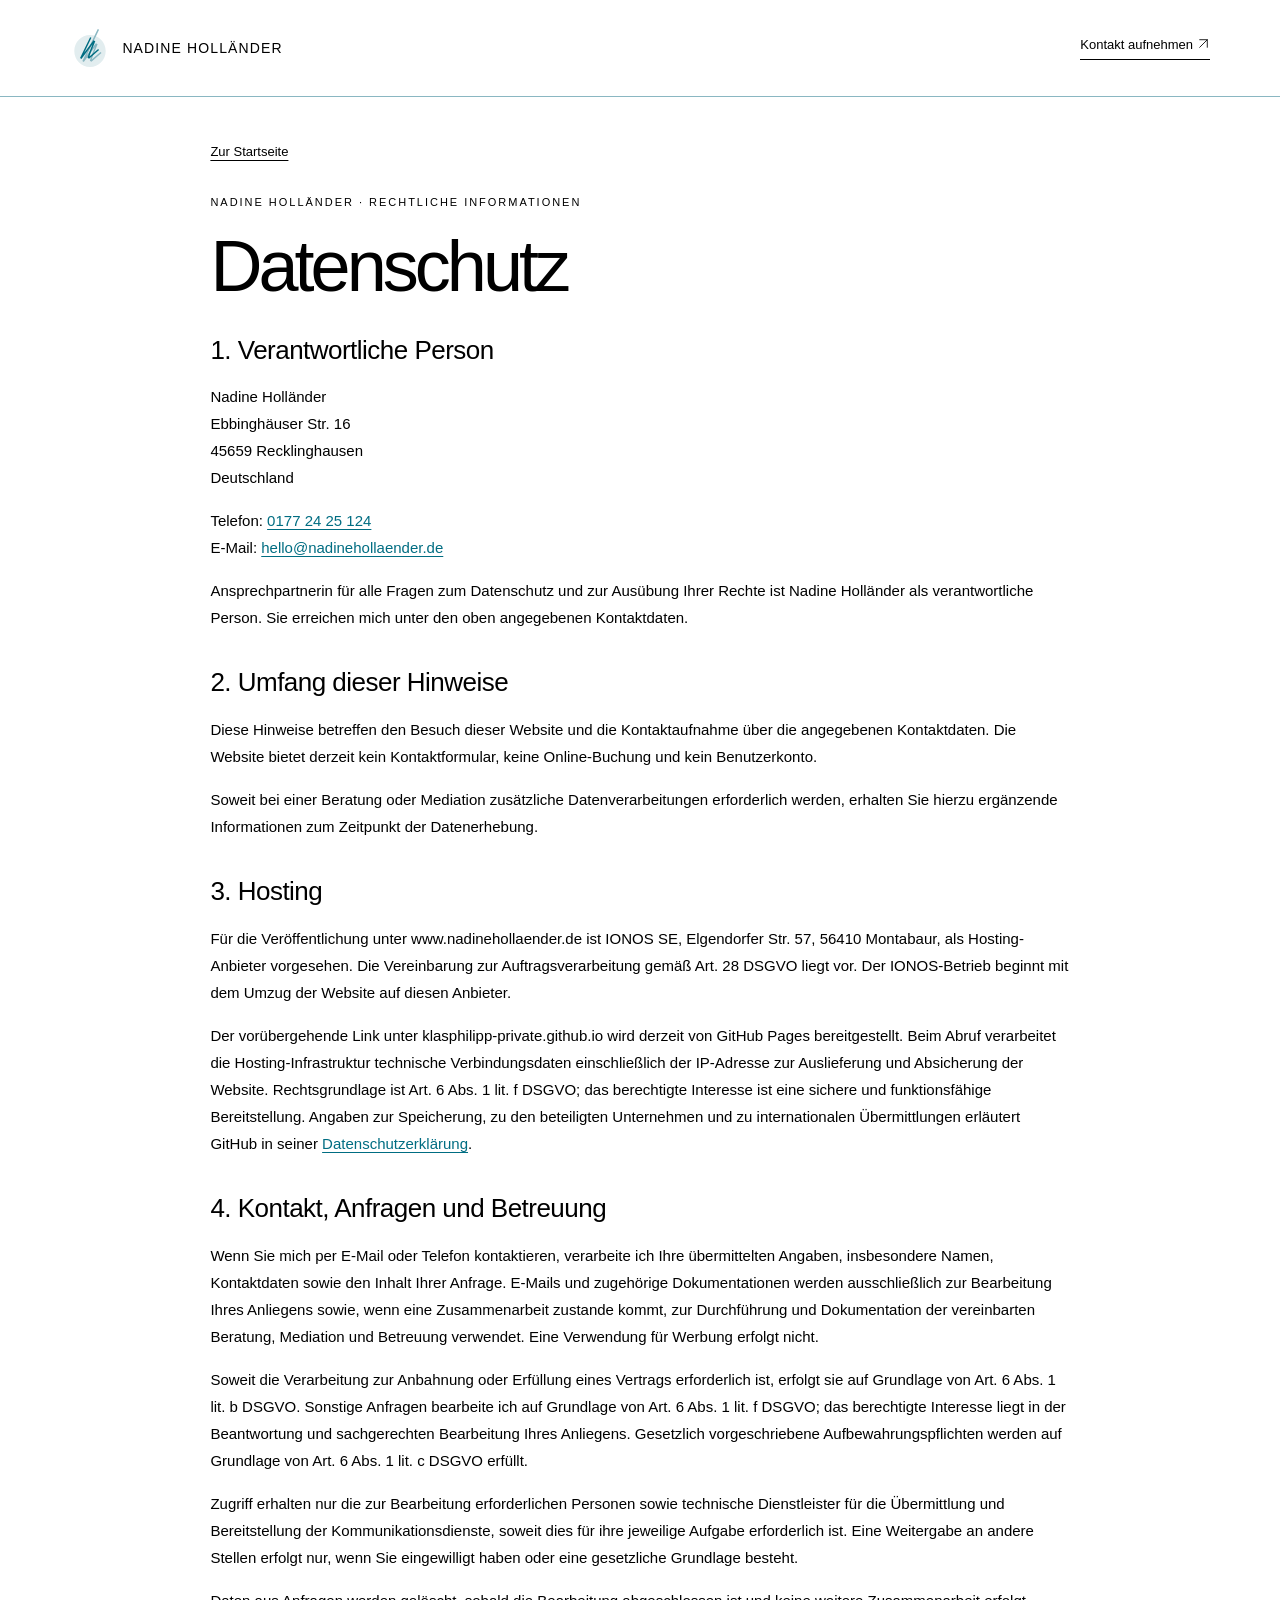
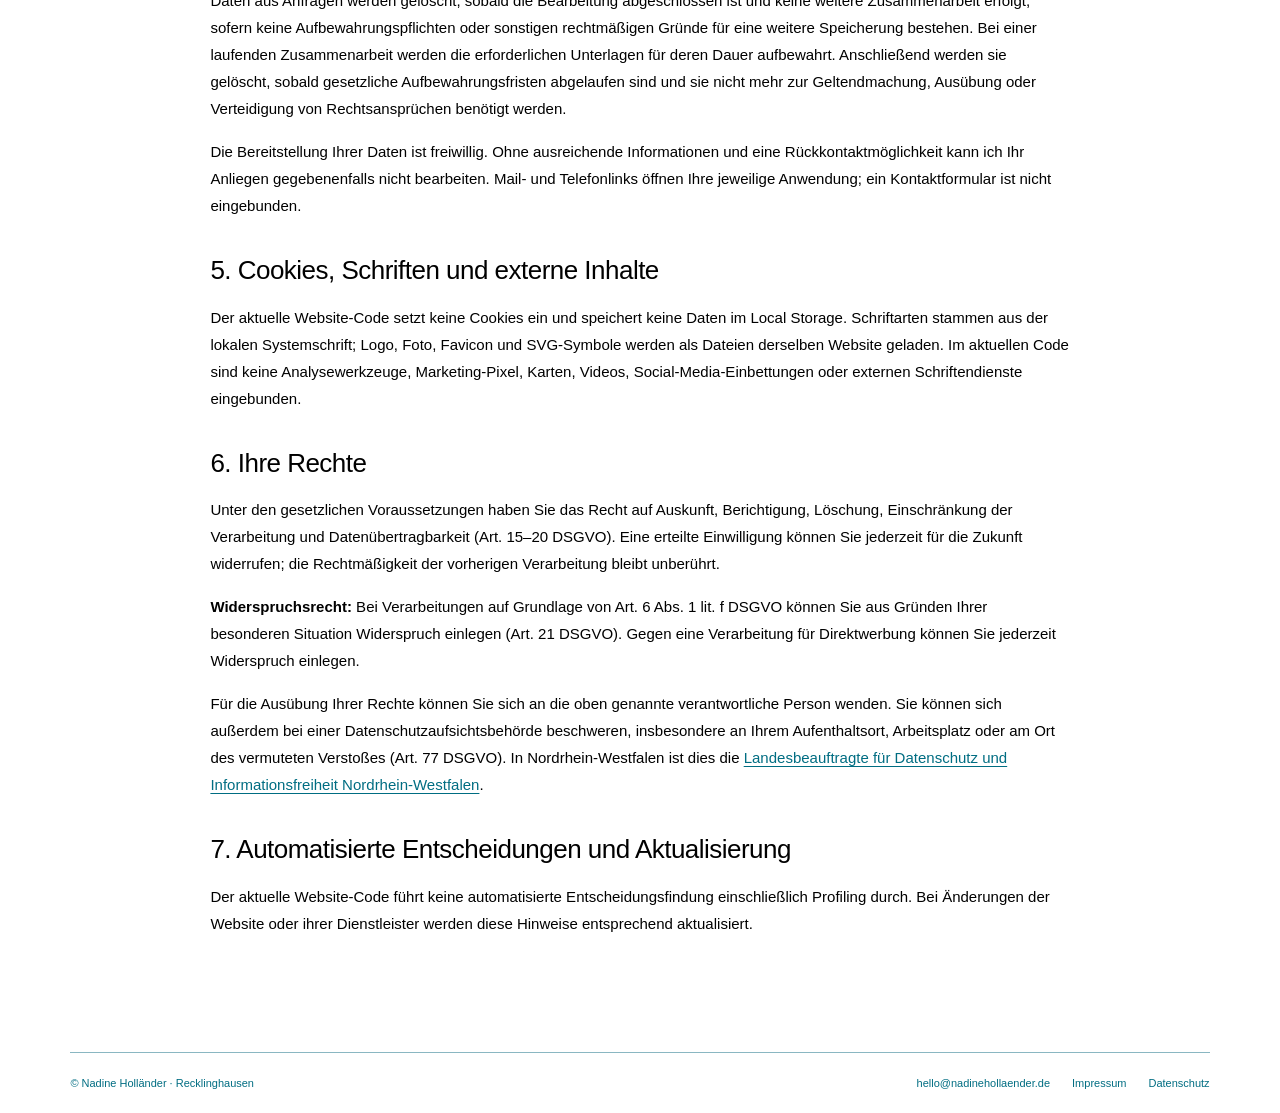
==== commit ee6ca88c: "Finalize visitor-facing legal copy and record future privacy review reminder" ====
--- a/datenschutz.html
+++ b/datenschutz.html
@@ -1 +1 @@
-<!doctype html><html lang="de"><head><meta charset="utf-8"><meta name="viewport" content="width=device-width,initial-scale=1"><meta name="robots" content="noindex,follow"><title>Datenschutz | Nadine Holländer</title><meta name="description" content="Vorbereitete Datenschutzhinweise von Nadine Holländer mit markierten offenen Hosting- und Verarbeitungsangaben."><link rel="canonical" href="https://www.nadinehollaender.de/datenschutz.html"><meta name="theme-color" content="#006D82"><link rel="icon" href="assets/favicon.svg" type="image/svg+xml"><link rel="icon" href="favicon.ico" sizes="any"><link rel="apple-touch-icon" href="assets/apple-touch-icon.png"><link rel="stylesheet" href="assets/style.css?v=6"></head><body class="editorial legal-page"><header class="site-header"><a class="brand" href="index.html"><img src="assets/signet.svg" alt="">NADINE HOLLÄNDER</a><nav class="header-nav" aria-label="Hauptnavigation"><a class="toplink" href="mailto:hello@nadinehollaender.de">Kontakt aufnehmen <svg class="arrow-icon" viewBox="0 0 24 24" aria-hidden="true" focusable="false" fill="none" stroke="currentColor" stroke-width="1.6" stroke-linecap="round" stroke-linejoin="round"><path d="M5 19 19 5M5 5h14v14"/></svg></a></nav></header><main class="legal-main"><a class="backlink" href="index.html">Zur Startseite</a><p class="eyebrow">Nadine Holländer · Rechtliche Informationen</p><h1>Datenschutz</h1><aside class="legal-draft"><strong>Vorbereitete Fassung · Stand 6. November 2026</strong><p>Die farbig markierten Stellen benötigen vor dem endgültigen Start noch Angaben oder eine Bestätigung. Diese Arbeitsfassung ist noch nicht vollständig.</p></aside><section class="legal-section"><h2>1. Verantwortliche Person</h2><p>Nadine Holländer<br>Ebbinghäuser Str. 16<br>45659 Recklinghausen<br>Deutschland</p><p>Telefon: <a href="tel:+491772425124">0177 24 25 124</a><br>E-Mail: <a href="mailto:hello@nadinehollaender.de">hello@nadinehollaender.de</a></p><aside class="missing"><strong>Vor dem Start klären: Datenschutzbeauftragte Person, falls erforderlich</strong><p>Noch offen ist, ob eine Datenschutzbeauftragte oder ein Datenschutzbeauftragter benannt werden muss oder bereits benannt wurde. Falls ja, die Kontaktdaten ergänzen; andernfalls diesen Hinweis entfernen. Die verantwortliche Person und ihre oben genannten Kontaktdaten sind bestätigt.</p></aside></section><section class="legal-section"><h2>2. Umfang dieser Hinweise</h2><p>Diese Hinweise betreffen den Besuch dieser Website und die Kontaktaufnahme über die angegebenen Kontaktdaten. Die Website bietet derzeit kein Kontaktformular, keine Online-Buchung und kein Benutzerkonto.</p><p>Eine spätere Beratung oder Mediation kann zusätzliche Datenverarbeitungen erfordern. Hierzu sind gegebenenfalls gesonderte Informationen zum Zeitpunkt der Datenerhebung bereitzustellen.</p></section><section class="legal-section"><h2>3. Hosting dieser Vorschau: GitHub Pages</h2><p>Die derzeitige Vorschau wird über GitHub Pages bereitgestellt. Beim Abruf werden technische Verbindungsdaten wie Ihre IP-Adresse an die Hosting-Infrastruktur übermittelt. GitHub beschreibt die Verarbeitung und mögliche internationale Übermittlungen in seiner <a href="https://docs.github.com/en/site-policy/privacy-policies/github-general-privacy-statement">Datenschutzerklärung</a>.</p><p>Die Bereitstellung und Absicherung dieser Website erfolgt auf Grundlage von Art. 6 Abs. 1 lit. f DSGVO. Das berechtigte Interesse liegt in einer funktionsfähigen und sicheren Darstellung des Angebots.</p><aside class="missing"><strong>Vor dem Start klären: Hosting-Verantwortung der Vorschau</strong><p>GitHub-Vertragspartei, Rollen der beteiligten Stellen, konkrete Speicherdauer, Unterauftragnehmer sowie Rechtsgrundlage und Garantien etwaiger Übermittlungen in Drittländer anhand der tatsächlich genutzten Vertragsunterlagen festhalten. Diesen Vorschauabschnitt beim Wechsel zu IONOS ersetzen.</p></aside></section><section class="legal-section"><h2>4. Für den Start vorgesehen: IONOS</h2><p>Für die spätere Website unter www.nadinehollaender.de ist Hosting bei IONOS vorgesehen. Als Anbieter ist IONOS SE, Elgendorfer Str. 57, 56410 Montabaur benannt. IONOS ist noch nicht der Hoster dieser GitHub-Vorschau.</p><aside class="missing"><strong>Vor dem Start klären: Vertrag, Serverstandort und Protokolldaten</strong><p>Tatsächliches Hosting-Produkt und Vertragspartei bestätigen. Serverstandorte, Datenkategorien der Server-Logs, konkrete Speicherdauer, Empfänger/Unterauftragnehmer, mögliche Drittlandübermittlungen und den einbezogenen Vertrag zur Auftragsverarbeitung prüfen. Typische technische Daten sind IP-Adresse, Abrufzeitpunkt, angeforderte Datei, Browser, Betriebssystem und Referrer, soweit übermittelt. Keine pauschale Speicherdauer übernehmen.</p></aside></section><section class="legal-section"><h2>5. Kontakt per E-Mail oder Telefon</h2><p>Wenn Sie Kontakt aufnehmen, werden die von Ihnen übermittelten Angaben, zum Beispiel Name, E-Mail-Adresse, Telefonnummer und Inhalt Ihrer Nachricht, zur Bearbeitung Ihres Anliegens verarbeitet.</p><p>Bezieht sich Ihre Anfrage auf einen Vertrag oder dessen Vorbereitung, ist Art. 6 Abs. 1 lit. b DSGVO die Rechtsgrundlage. Sonstige Anfragen werden auf Grundlage von Art. 6 Abs. 1 lit. f DSGVO bearbeitet; das berechtigte Interesse besteht in der Beantwortung Ihrer Nachricht.</p><p>Die Angabe von Kontaktdaten und Anliegen ist freiwillig. Ohne ausreichende Rückkontaktmöglichkeit kann eine Antwort gegebenenfalls nicht erfolgen. E-Mail- und Telefonlinks öffnen Ihre jeweilige Anwendung; sie sind kein Formular dieser Website.</p><p>Nachrichten werden gelöscht, sobald der Bearbeitungszweck entfallen ist, sofern keine gesetzlichen Aufbewahrungspflichten oder andere rechtmäßigen Aufbewahrungsgründe bestehen.</p><aside class="missing"><strong>Vor dem Start klären: E-Mail-Dienst und Löschfristen</strong><p>Den tatsächlich eingesetzten E-Mail-Anbieter, weitere Empfänger, Serverstandorte und konkrete Lösch- bzw. Aufbewahrungsfristen für Anfragen mitteilen. Bei abweichenden Rechtsgrundlagen oder besonderen Datenkategorien die Hinweise an die tatsächliche Verarbeitung anpassen.</p></aside></section><section class="legal-section"><h2>6. Cookies, Schriften und externe Inhalte</h2><p>Der aktuelle Website-Code setzt keine Cookies ein und speichert keine Daten im Local Storage. Schriftarten stammen aus der lokalen Systemschrift; Logo, Foto, Favicon und SVG-Symbole werden als Dateien derselben Website geladen. Im aktuellen Code sind keine Analysewerkzeuge, Marketing-Pixel, Karten, Videos, Social-Media-Einbettungen oder externen Schriftendienste eingebunden.</p><aside class="missing"><strong>Vor dem Start klären: Technik beim endgültigen Start</strong><p>Bestätigen, dass dies auch für die endgültige Hosting-Konfiguration gilt. Vor dem Einsatz zusätzlicher Dienste deren Anbieter, Zwecke, Rechtsgrundlagen, Datenarten, Speicherdauer und gegebenenfalls Einwilligung berücksichtigen. Auch vom Hosting bereitgestellte Statistikfunktionen prüfen.</p></aside></section><section class="legal-section"><h2>7. Ihre Rechte</h2><p>Unter den gesetzlichen Voraussetzungen haben Sie das Recht auf Auskunft, Berichtigung, Löschung, Einschränkung der Verarbeitung und Datenübertragbarkeit (Art. 15–20 DSGVO). Eine erteilte Einwilligung können Sie jederzeit für die Zukunft widerrufen; die Rechtmäßigkeit der vorherigen Verarbeitung bleibt unberührt.</p><p><strong>Widerspruchsrecht:</strong> Bei Verarbeitungen auf Grundlage von Art. 6 Abs. 1 lit. f DSGVO können Sie aus Gründen Ihrer besonderen Situation Widerspruch einlegen (Art. 21 DSGVO). Gegen eine Verarbeitung für Direktwerbung können Sie jederzeit Widerspruch einlegen.</p><p>Für die Ausübung Ihrer Rechte können Sie sich an die oben genannte verantwortliche Person wenden. Sie können sich außerdem bei einer Datenschutzaufsichtsbehörde beschweren, insbesondere an Ihrem Aufenthaltsort, Arbeitsplatz oder am Ort des vermuteten Verstoßes (Art. 77 DSGVO). In Nordrhein-Westfalen ist dies die <a href="https://www.ldi.nrw.de/">Landesbeauftragte für Datenschutz und Informationsfreiheit Nordrhein-Westfalen</a>.</p></section><section class="legal-section"><h2>8. Automatisierte Entscheidungen und Aktualisierung</h2><p>Der aktuelle Website-Code führt keine automatisierte Entscheidungsfindung einschließlich Profiling durch. Bei Änderungen der Website oder ihrer Dienstleister werden diese Hinweise entsprechend aktualisiert.</p></section></main><footer class="footer"><span>© Nadine Holländer · Recklinghausen</span><nav class="footlinks" aria-label="Rechtliche Informationen"><a href="mailto:hello@nadinehollaender.de">hello@nadinehollaender.de</a><a href="impressum.html">Impressum</a><a href="datenschutz.html">Datenschutz</a></nav></footer><div class="draftnote"><span>Vorschau · Die markierten Angaben vor dem Start vervollständigen.</span></div><script src="assets/site.js?v=5"></script></body></html>+<!doctype html><html lang="de"><head><meta charset="utf-8"><meta name="viewport" content="width=device-width,initial-scale=1"><meta name="robots" content="noindex,follow"><title>Datenschutz | Nadine Holländer</title><meta name="description" content="Datenschutzhinweise von Nadine Holländer zu Websitebesuch, Kontaktaufnahme und Betreuung."><link rel="canonical" href="https://www.nadinehollaender.de/datenschutz.html"><meta name="theme-color" content="#006D82"><link rel="icon" href="assets/favicon.svg" type="image/svg+xml"><link rel="icon" href="favicon.ico" sizes="any"><link rel="apple-touch-icon" href="assets/apple-touch-icon.png"><link rel="stylesheet" href="assets/style.css?v=6"></head><body class="editorial legal-page"><header class="site-header"><a class="brand" href="index.html"><img src="assets/signet.svg" alt="">NADINE HOLLÄNDER</a><nav class="header-nav" aria-label="Hauptnavigation"><a class="toplink" href="mailto:hello@nadinehollaender.de">Kontakt aufnehmen <svg class="arrow-icon" viewBox="0 0 24 24" aria-hidden="true" focusable="false" fill="none" stroke="currentColor" stroke-width="1.6" stroke-linecap="round" stroke-linejoin="round"><path d="M5 19 19 5M5 5h14v14"/></svg></a></nav></header><main class="legal-main"><a class="backlink" href="index.html">Zur Startseite</a><p class="eyebrow">Nadine Holländer · Rechtliche Informationen</p><h1>Datenschutz</h1><section class="legal-section"><h2>1. Verantwortliche Person</h2><p>Nadine Holländer<br>Ebbinghäuser Str. 16<br>45659 Recklinghausen<br>Deutschland</p><p>Telefon: <a href="tel:+491772425124">0177 24 25 124</a><br>E-Mail: <a href="mailto:hello@nadinehollaender.de">hello@nadinehollaender.de</a></p><p>Ansprechpartnerin für alle Fragen zum Datenschutz und zur Ausübung Ihrer Rechte ist Nadine Holländer als verantwortliche Person. Sie erreichen mich unter den oben angegebenen Kontaktdaten.</p></section><section class="legal-section"><h2>2. Umfang dieser Hinweise</h2><p>Diese Hinweise betreffen den Besuch dieser Website und die Kontaktaufnahme über die angegebenen Kontaktdaten. Die Website bietet derzeit kein Kontaktformular, keine Online-Buchung und kein Benutzerkonto.</p><p>Soweit bei einer Beratung oder Mediation zusätzliche Datenverarbeitungen erforderlich werden, erhalten Sie hierzu ergänzende Informationen zum Zeitpunkt der Datenerhebung.</p></section><!--HOSTING_START--><section class="legal-section"><h2>3. Hosting</h2><p>Für die Veröffentlichung unter www.nadinehollaender.de ist IONOS SE, Elgendorfer Str. 57, 56410 Montabaur, als Hosting-Anbieter vorgesehen. Die Vereinbarung zur Auftragsverarbeitung gemäß Art. 28 DSGVO liegt vor. Der IONOS-Betrieb beginnt mit dem Umzug der Website auf diesen Anbieter.</p><p>Der vorübergehende Link unter klasphilipp-private.github.io wird derzeit von GitHub Pages bereitgestellt. Beim Abruf verarbeitet die Hosting-Infrastruktur technische Verbindungsdaten einschließlich der IP-Adresse zur Auslieferung und Absicherung der Website. Rechtsgrundlage ist Art. 6 Abs. 1 lit. f DSGVO; das berechtigte Interesse ist eine sichere und funktionsfähige Bereitstellung. Angaben zur Speicherung, zu den beteiligten Unternehmen und zu internationalen Übermittlungen erläutert GitHub in seiner <a href="https://docs.github.com/en/site-policy/privacy-policies/github-general-privacy-statement">Datenschutzerklärung</a>.</p></section><!--HOSTING_END--><section class="legal-section"><h2>4. Kontakt, Anfragen und Betreuung</h2><p>Wenn Sie mich per E-Mail oder Telefon kontaktieren, verarbeite ich Ihre übermittelten Angaben, insbesondere Namen, Kontaktdaten sowie den Inhalt Ihrer Anfrage. E-Mails und zugehörige Dokumentationen werden ausschließlich zur Bearbeitung Ihres Anliegens sowie, wenn eine Zusammenarbeit zustande kommt, zur Durchführung und Dokumentation der vereinbarten Beratung, Mediation und Betreuung verwendet. Eine Verwendung für Werbung erfolgt nicht.</p><p>Soweit die Verarbeitung zur Anbahnung oder Erfüllung eines Vertrags erforderlich ist, erfolgt sie auf Grundlage von Art. 6 Abs. 1 lit. b DSGVO. Sonstige Anfragen bearbeite ich auf Grundlage von Art. 6 Abs. 1 lit. f DSGVO; das berechtigte Interesse liegt in der Beantwortung und sachgerechten Bearbeitung Ihres Anliegens. Gesetzlich vorgeschriebene Aufbewahrungspflichten werden auf Grundlage von Art. 6 Abs. 1 lit. c DSGVO erfüllt.</p><p>Zugriff erhalten nur die zur Bearbeitung erforderlichen Personen sowie technische Dienstleister für die Übermittlung und Bereitstellung der Kommunikationsdienste, soweit dies für ihre jeweilige Aufgabe erforderlich ist. Eine Weitergabe an andere Stellen erfolgt nur, wenn Sie eingewilligt haben oder eine gesetzliche Grundlage besteht.</p><p>Daten aus Anfragen werden gelöscht, sobald die Bearbeitung abgeschlossen ist und keine weitere Zusammenarbeit erfolgt, sofern keine Aufbewahrungspflichten oder sonstigen rechtmäßigen Gründe für eine weitere Speicherung bestehen. Bei einer laufenden Zusammenarbeit werden die erforderlichen Unterlagen für deren Dauer aufbewahrt. Anschließend werden sie gelöscht, sobald gesetzliche Aufbewahrungsfristen abgelaufen sind und sie nicht mehr zur Geltendmachung, Ausübung oder Verteidigung von Rechtsansprüchen benötigt werden.</p><p>Die Bereitstellung Ihrer Daten ist freiwillig. Ohne ausreichende Informationen und eine Rückkontaktmöglichkeit kann ich Ihr Anliegen gegebenenfalls nicht bearbeiten. Mail- und Telefonlinks öffnen Ihre jeweilige Anwendung; ein Kontaktformular ist nicht eingebunden.</p></section><section class="legal-section"><h2>5. Cookies, Schriften und externe Inhalte</h2><p>Der aktuelle Website-Code setzt keine Cookies ein und speichert keine Daten im Local Storage. Schriftarten stammen aus der lokalen Systemschrift; Logo, Foto, Favicon und SVG-Symbole werden als Dateien derselben Website geladen. Im aktuellen Code sind keine Analysewerkzeuge, Marketing-Pixel, Karten, Videos, Social-Media-Einbettungen oder externen Schriftendienste eingebunden.</p></section><section class="legal-section"><h2>6. Ihre Rechte</h2><p>Unter den gesetzlichen Voraussetzungen haben Sie das Recht auf Auskunft, Berichtigung, Löschung, Einschränkung der Verarbeitung und Datenübertragbarkeit (Art. 15–20 DSGVO). Eine erteilte Einwilligung können Sie jederzeit für die Zukunft widerrufen; die Rechtmäßigkeit der vorherigen Verarbeitung bleibt unberührt.</p><p><strong>Widerspruchsrecht:</strong> Bei Verarbeitungen auf Grundlage von Art. 6 Abs. 1 lit. f DSGVO können Sie aus Gründen Ihrer besonderen Situation Widerspruch einlegen (Art. 21 DSGVO). Gegen eine Verarbeitung für Direktwerbung können Sie jederzeit Widerspruch einlegen.</p><p>Für die Ausübung Ihrer Rechte können Sie sich an die oben genannte verantwortliche Person wenden. Sie können sich außerdem bei einer Datenschutzaufsichtsbehörde beschweren, insbesondere an Ihrem Aufenthaltsort, Arbeitsplatz oder am Ort des vermuteten Verstoßes (Art. 77 DSGVO). In Nordrhein-Westfalen ist dies die <a href="https://www.ldi.nrw.de/">Landesbeauftragte für Datenschutz und Informationsfreiheit Nordrhein-Westfalen</a>.</p></section><section class="legal-section"><h2>7. Automatisierte Entscheidungen und Aktualisierung</h2><p>Der aktuelle Website-Code führt keine automatisierte Entscheidungsfindung einschließlich Profiling durch. Bei Änderungen der Website oder ihrer Dienstleister werden diese Hinweise entsprechend aktualisiert.</p></section></main><footer class="footer"><span>© Nadine Holländer · Recklinghausen</span><nav class="footlinks" aria-label="Rechtliche Informationen"><a href="mailto:hello@nadinehollaender.de">hello@nadinehollaender.de</a><a href="impressum.html">Impressum</a><a href="datenschutz.html">Datenschutz</a></nav></footer><script src="assets/site.js?v=5"></script></body></html>
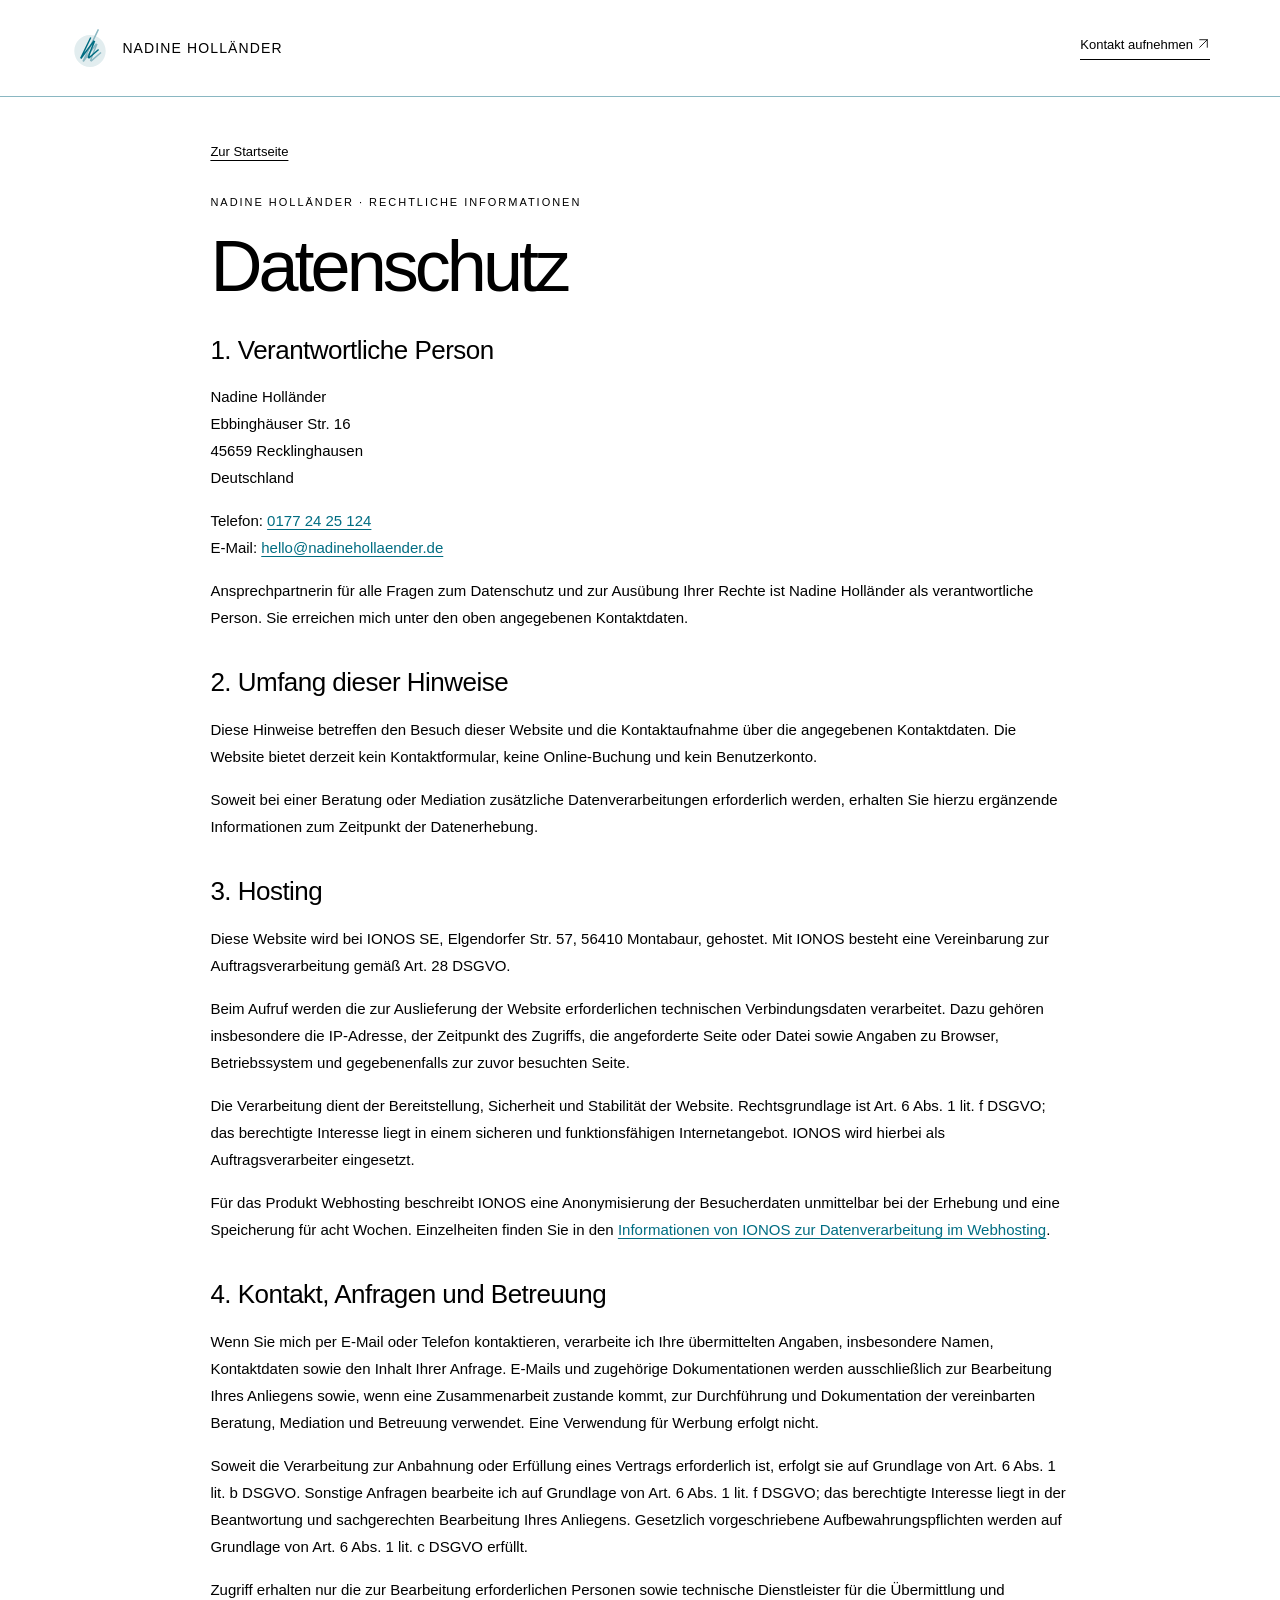
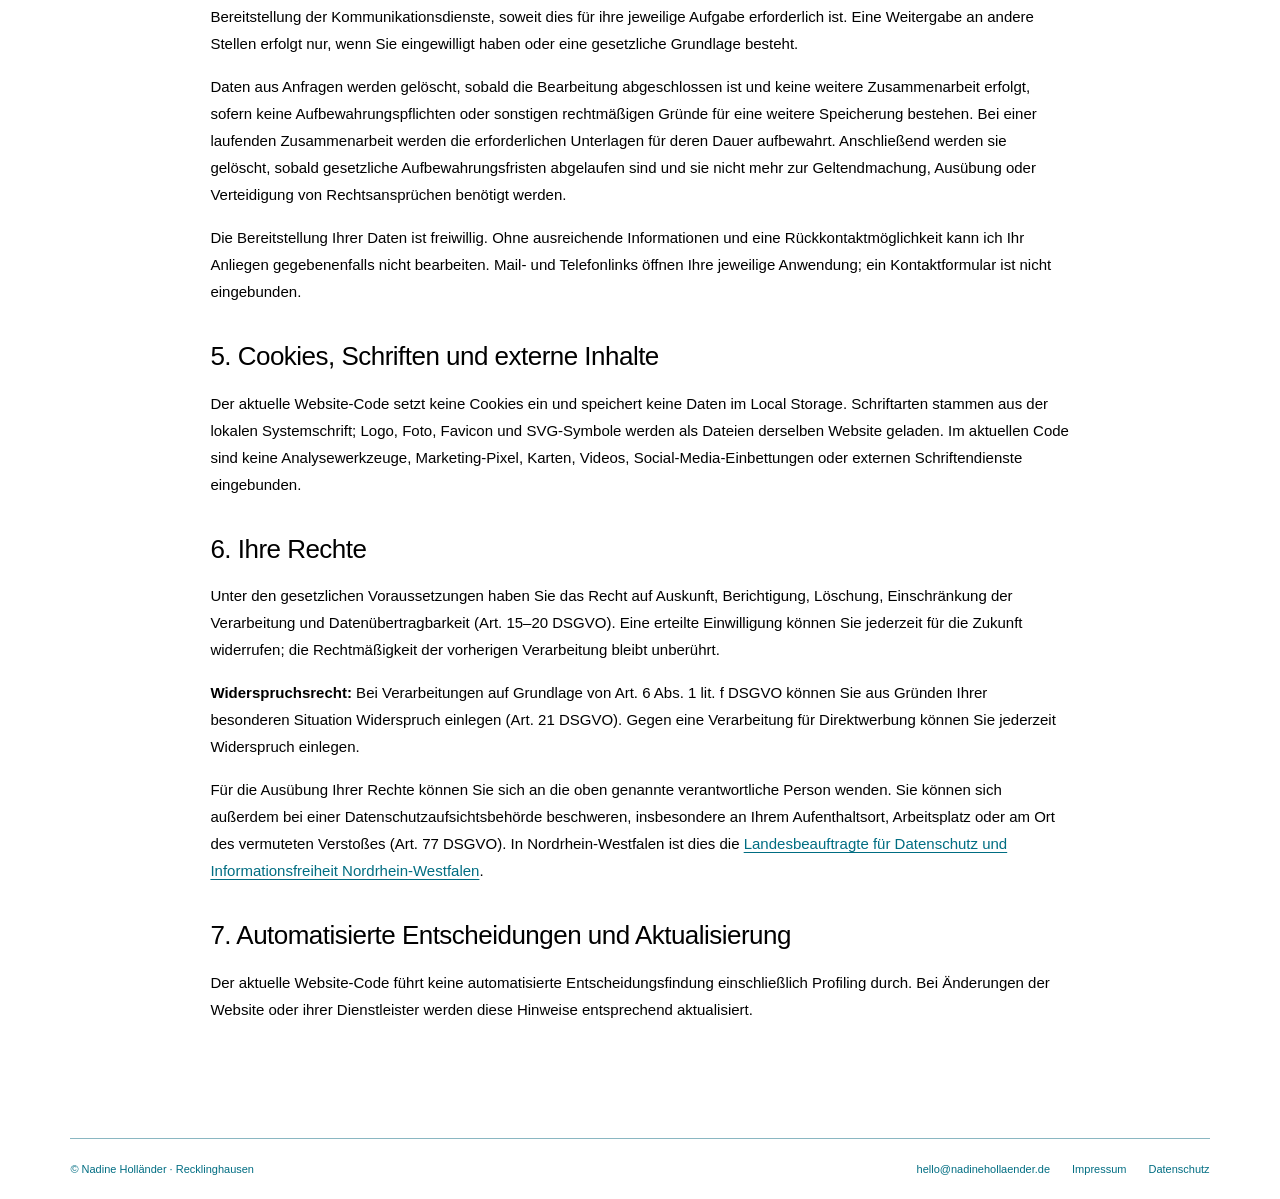
==== commit 31c2bee0: "Use deployment-ready IONOS privacy text in production source" ====
--- a/datenschutz.html
+++ b/datenschutz.html
@@ -1 +1 @@
-<!doctype html><html lang="de"><head><meta charset="utf-8"><meta name="viewport" content="width=device-width,initial-scale=1"><meta name="robots" content="noindex,follow"><title>Datenschutz | Nadine Holländer</title><meta name="description" content="Datenschutzhinweise von Nadine Holländer zu Websitebesuch, Kontaktaufnahme und Betreuung."><link rel="canonical" href="https://www.nadinehollaender.de/datenschutz.html"><meta name="theme-color" content="#006D82"><link rel="icon" href="assets/favicon.svg" type="image/svg+xml"><link rel="icon" href="favicon.ico" sizes="any"><link rel="apple-touch-icon" href="assets/apple-touch-icon.png"><link rel="stylesheet" href="assets/style.css?v=6"></head><body class="editorial legal-page"><header class="site-header"><a class="brand" href="index.html"><img src="assets/signet.svg" alt="">NADINE HOLLÄNDER</a><nav class="header-nav" aria-label="Hauptnavigation"><a class="toplink" href="mailto:hello@nadinehollaender.de">Kontakt aufnehmen <svg class="arrow-icon" viewBox="0 0 24 24" aria-hidden="true" focusable="false" fill="none" stroke="currentColor" stroke-width="1.6" stroke-linecap="round" stroke-linejoin="round"><path d="M5 19 19 5M5 5h14v14"/></svg></a></nav></header><main class="legal-main"><a class="backlink" href="index.html">Zur Startseite</a><p class="eyebrow">Nadine Holländer · Rechtliche Informationen</p><h1>Datenschutz</h1><section class="legal-section"><h2>1. Verantwortliche Person</h2><p>Nadine Holländer<br>Ebbinghäuser Str. 16<br>45659 Recklinghausen<br>Deutschland</p><p>Telefon: <a href="tel:+491772425124">0177 24 25 124</a><br>E-Mail: <a href="mailto:hello@nadinehollaender.de">hello@nadinehollaender.de</a></p><p>Ansprechpartnerin für alle Fragen zum Datenschutz und zur Ausübung Ihrer Rechte ist Nadine Holländer als verantwortliche Person. Sie erreichen mich unter den oben angegebenen Kontaktdaten.</p></section><section class="legal-section"><h2>2. Umfang dieser Hinweise</h2><p>Diese Hinweise betreffen den Besuch dieser Website und die Kontaktaufnahme über die angegebenen Kontaktdaten. Die Website bietet derzeit kein Kontaktformular, keine Online-Buchung und kein Benutzerkonto.</p><p>Soweit bei einer Beratung oder Mediation zusätzliche Datenverarbeitungen erforderlich werden, erhalten Sie hierzu ergänzende Informationen zum Zeitpunkt der Datenerhebung.</p></section><!--HOSTING_START--><section class="legal-section"><h2>3. Hosting</h2><p>Für die Veröffentlichung unter www.nadinehollaender.de ist IONOS SE, Elgendorfer Str. 57, 56410 Montabaur, als Hosting-Anbieter vorgesehen. Die Vereinbarung zur Auftragsverarbeitung gemäß Art. 28 DSGVO liegt vor. Der IONOS-Betrieb beginnt mit dem Umzug der Website auf diesen Anbieter.</p><p>Der vorübergehende Link unter klasphilipp-private.github.io wird derzeit von GitHub Pages bereitgestellt. Beim Abruf verarbeitet die Hosting-Infrastruktur technische Verbindungsdaten einschließlich der IP-Adresse zur Auslieferung und Absicherung der Website. Rechtsgrundlage ist Art. 6 Abs. 1 lit. f DSGVO; das berechtigte Interesse ist eine sichere und funktionsfähige Bereitstellung. Angaben zur Speicherung, zu den beteiligten Unternehmen und zu internationalen Übermittlungen erläutert GitHub in seiner <a href="https://docs.github.com/en/site-policy/privacy-policies/github-general-privacy-statement">Datenschutzerklärung</a>.</p></section><!--HOSTING_END--><section class="legal-section"><h2>4. Kontakt, Anfragen und Betreuung</h2><p>Wenn Sie mich per E-Mail oder Telefon kontaktieren, verarbeite ich Ihre übermittelten Angaben, insbesondere Namen, Kontaktdaten sowie den Inhalt Ihrer Anfrage. E-Mails und zugehörige Dokumentationen werden ausschließlich zur Bearbeitung Ihres Anliegens sowie, wenn eine Zusammenarbeit zustande kommt, zur Durchführung und Dokumentation der vereinbarten Beratung, Mediation und Betreuung verwendet. Eine Verwendung für Werbung erfolgt nicht.</p><p>Soweit die Verarbeitung zur Anbahnung oder Erfüllung eines Vertrags erforderlich ist, erfolgt sie auf Grundlage von Art. 6 Abs. 1 lit. b DSGVO. Sonstige Anfragen bearbeite ich auf Grundlage von Art. 6 Abs. 1 lit. f DSGVO; das berechtigte Interesse liegt in der Beantwortung und sachgerechten Bearbeitung Ihres Anliegens. Gesetzlich vorgeschriebene Aufbewahrungspflichten werden auf Grundlage von Art. 6 Abs. 1 lit. c DSGVO erfüllt.</p><p>Zugriff erhalten nur die zur Bearbeitung erforderlichen Personen sowie technische Dienstleister für die Übermittlung und Bereitstellung der Kommunikationsdienste, soweit dies für ihre jeweilige Aufgabe erforderlich ist. Eine Weitergabe an andere Stellen erfolgt nur, wenn Sie eingewilligt haben oder eine gesetzliche Grundlage besteht.</p><p>Daten aus Anfragen werden gelöscht, sobald die Bearbeitung abgeschlossen ist und keine weitere Zusammenarbeit erfolgt, sofern keine Aufbewahrungspflichten oder sonstigen rechtmäßigen Gründe für eine weitere Speicherung bestehen. Bei einer laufenden Zusammenarbeit werden die erforderlichen Unterlagen für deren Dauer aufbewahrt. Anschließend werden sie gelöscht, sobald gesetzliche Aufbewahrungsfristen abgelaufen sind und sie nicht mehr zur Geltendmachung, Ausübung oder Verteidigung von Rechtsansprüchen benötigt werden.</p><p>Die Bereitstellung Ihrer Daten ist freiwillig. Ohne ausreichende Informationen und eine Rückkontaktmöglichkeit kann ich Ihr Anliegen gegebenenfalls nicht bearbeiten. Mail- und Telefonlinks öffnen Ihre jeweilige Anwendung; ein Kontaktformular ist nicht eingebunden.</p></section><section class="legal-section"><h2>5. Cookies, Schriften und externe Inhalte</h2><p>Der aktuelle Website-Code setzt keine Cookies ein und speichert keine Daten im Local Storage. Schriftarten stammen aus der lokalen Systemschrift; Logo, Foto, Favicon und SVG-Symbole werden als Dateien derselben Website geladen. Im aktuellen Code sind keine Analysewerkzeuge, Marketing-Pixel, Karten, Videos, Social-Media-Einbettungen oder externen Schriftendienste eingebunden.</p></section><section class="legal-section"><h2>6. Ihre Rechte</h2><p>Unter den gesetzlichen Voraussetzungen haben Sie das Recht auf Auskunft, Berichtigung, Löschung, Einschränkung der Verarbeitung und Datenübertragbarkeit (Art. 15–20 DSGVO). Eine erteilte Einwilligung können Sie jederzeit für die Zukunft widerrufen; die Rechtmäßigkeit der vorherigen Verarbeitung bleibt unberührt.</p><p><strong>Widerspruchsrecht:</strong> Bei Verarbeitungen auf Grundlage von Art. 6 Abs. 1 lit. f DSGVO können Sie aus Gründen Ihrer besonderen Situation Widerspruch einlegen (Art. 21 DSGVO). Gegen eine Verarbeitung für Direktwerbung können Sie jederzeit Widerspruch einlegen.</p><p>Für die Ausübung Ihrer Rechte können Sie sich an die oben genannte verantwortliche Person wenden. Sie können sich außerdem bei einer Datenschutzaufsichtsbehörde beschweren, insbesondere an Ihrem Aufenthaltsort, Arbeitsplatz oder am Ort des vermuteten Verstoßes (Art. 77 DSGVO). In Nordrhein-Westfalen ist dies die <a href="https://www.ldi.nrw.de/">Landesbeauftragte für Datenschutz und Informationsfreiheit Nordrhein-Westfalen</a>.</p></section><section class="legal-section"><h2>7. Automatisierte Entscheidungen und Aktualisierung</h2><p>Der aktuelle Website-Code führt keine automatisierte Entscheidungsfindung einschließlich Profiling durch. Bei Änderungen der Website oder ihrer Dienstleister werden diese Hinweise entsprechend aktualisiert.</p></section></main><footer class="footer"><span>© Nadine Holländer · Recklinghausen</span><nav class="footlinks" aria-label="Rechtliche Informationen"><a href="mailto:hello@nadinehollaender.de">hello@nadinehollaender.de</a><a href="impressum.html">Impressum</a><a href="datenschutz.html">Datenschutz</a></nav></footer><script src="assets/site.js?v=5"></script></body></html>+<!doctype html><html lang="de"><head><meta charset="utf-8"><meta name="viewport" content="width=device-width,initial-scale=1"><meta name="robots" content="noindex,follow"><title>Datenschutz | Nadine Holländer</title><meta name="description" content="Datenschutzhinweise von Nadine Holländer zu Websitebesuch, Kontaktaufnahme und Betreuung."><link rel="canonical" href="https://www.nadinehollaender.de/datenschutz.html"><meta name="theme-color" content="#006D82"><link rel="icon" href="assets/favicon.svg" type="image/svg+xml"><link rel="icon" href="favicon.ico" sizes="any"><link rel="apple-touch-icon" href="assets/apple-touch-icon.png"><link rel="stylesheet" href="assets/style.css?v=6"></head><body class="editorial legal-page"><header class="site-header"><a class="brand" href="index.html"><img src="assets/signet.svg" alt="">NADINE HOLLÄNDER</a><nav class="header-nav" aria-label="Hauptnavigation"><a class="toplink" href="mailto:hello@nadinehollaender.de">Kontakt aufnehmen <svg class="arrow-icon" viewBox="0 0 24 24" aria-hidden="true" focusable="false" fill="none" stroke="currentColor" stroke-width="1.6" stroke-linecap="round" stroke-linejoin="round"><path d="M5 19 19 5M5 5h14v14"/></svg></a></nav></header><main class="legal-main"><a class="backlink" href="index.html">Zur Startseite</a><p class="eyebrow">Nadine Holländer · Rechtliche Informationen</p><h1>Datenschutz</h1><section class="legal-section"><h2>1. Verantwortliche Person</h2><p>Nadine Holländer<br>Ebbinghäuser Str. 16<br>45659 Recklinghausen<br>Deutschland</p><p>Telefon: <a href="tel:+491772425124">0177 24 25 124</a><br>E-Mail: <a href="mailto:hello@nadinehollaender.de">hello@nadinehollaender.de</a></p><p>Ansprechpartnerin für alle Fragen zum Datenschutz und zur Ausübung Ihrer Rechte ist Nadine Holländer als verantwortliche Person. Sie erreichen mich unter den oben angegebenen Kontaktdaten.</p></section><section class="legal-section"><h2>2. Umfang dieser Hinweise</h2><p>Diese Hinweise betreffen den Besuch dieser Website und die Kontaktaufnahme über die angegebenen Kontaktdaten. Die Website bietet derzeit kein Kontaktformular, keine Online-Buchung und kein Benutzerkonto.</p><p>Soweit bei einer Beratung oder Mediation zusätzliche Datenverarbeitungen erforderlich werden, erhalten Sie hierzu ergänzende Informationen zum Zeitpunkt der Datenerhebung.</p></section><!--HOSTING_START--><section class="legal-section"><h2>3. Hosting</h2><p>Diese Website wird bei IONOS SE, Elgendorfer Str. 57, 56410 Montabaur, gehostet. Mit IONOS besteht eine Vereinbarung zur Auftragsverarbeitung gemäß Art. 28 DSGVO.</p><p>Beim Aufruf werden die zur Auslieferung der Website erforderlichen technischen Verbindungsdaten verarbeitet. Dazu gehören insbesondere die IP-Adresse, der Zeitpunkt des Zugriffs, die angeforderte Seite oder Datei sowie Angaben zu Browser, Betriebssystem und gegebenenfalls zur zuvor besuchten Seite.</p><p>Die Verarbeitung dient der Bereitstellung, Sicherheit und Stabilität der Website. Rechtsgrundlage ist Art. 6 Abs. 1 lit. f DSGVO; das berechtigte Interesse liegt in einem sicheren und funktionsfähigen Internetangebot. IONOS wird hierbei als Auftragsverarbeiter eingesetzt.</p><p>Für das Produkt Webhosting beschreibt IONOS eine Anonymisierung der Besucherdaten unmittelbar bei der Erhebung und eine Speicherung für acht Wochen. Einzelheiten finden Sie in den <a href="https://www.ionos.de/hilfe/datenschutz/datenverarbeitung-durch-ihr-ionos-produktes/datenverarbeitung-durch-webhosting-produkte/">Informationen von IONOS zur Datenverarbeitung im Webhosting</a>.</p></section><!--HOSTING_END--><section class="legal-section"><h2>4. Kontakt, Anfragen und Betreuung</h2><p>Wenn Sie mich per E-Mail oder Telefon kontaktieren, verarbeite ich Ihre übermittelten Angaben, insbesondere Namen, Kontaktdaten sowie den Inhalt Ihrer Anfrage. E-Mails und zugehörige Dokumentationen werden ausschließlich zur Bearbeitung Ihres Anliegens sowie, wenn eine Zusammenarbeit zustande kommt, zur Durchführung und Dokumentation der vereinbarten Beratung, Mediation und Betreuung verwendet. Eine Verwendung für Werbung erfolgt nicht.</p><p>Soweit die Verarbeitung zur Anbahnung oder Erfüllung eines Vertrags erforderlich ist, erfolgt sie auf Grundlage von Art. 6 Abs. 1 lit. b DSGVO. Sonstige Anfragen bearbeite ich auf Grundlage von Art. 6 Abs. 1 lit. f DSGVO; das berechtigte Interesse liegt in der Beantwortung und sachgerechten Bearbeitung Ihres Anliegens. Gesetzlich vorgeschriebene Aufbewahrungspflichten werden auf Grundlage von Art. 6 Abs. 1 lit. c DSGVO erfüllt.</p><p>Zugriff erhalten nur die zur Bearbeitung erforderlichen Personen sowie technische Dienstleister für die Übermittlung und Bereitstellung der Kommunikationsdienste, soweit dies für ihre jeweilige Aufgabe erforderlich ist. Eine Weitergabe an andere Stellen erfolgt nur, wenn Sie eingewilligt haben oder eine gesetzliche Grundlage besteht.</p><p>Daten aus Anfragen werden gelöscht, sobald die Bearbeitung abgeschlossen ist und keine weitere Zusammenarbeit erfolgt, sofern keine Aufbewahrungspflichten oder sonstigen rechtmäßigen Gründe für eine weitere Speicherung bestehen. Bei einer laufenden Zusammenarbeit werden die erforderlichen Unterlagen für deren Dauer aufbewahrt. Anschließend werden sie gelöscht, sobald gesetzliche Aufbewahrungsfristen abgelaufen sind und sie nicht mehr zur Geltendmachung, Ausübung oder Verteidigung von Rechtsansprüchen benötigt werden.</p><p>Die Bereitstellung Ihrer Daten ist freiwillig. Ohne ausreichende Informationen und eine Rückkontaktmöglichkeit kann ich Ihr Anliegen gegebenenfalls nicht bearbeiten. Mail- und Telefonlinks öffnen Ihre jeweilige Anwendung; ein Kontaktformular ist nicht eingebunden.</p></section><section class="legal-section"><h2>5. Cookies, Schriften und externe Inhalte</h2><p>Der aktuelle Website-Code setzt keine Cookies ein und speichert keine Daten im Local Storage. Schriftarten stammen aus der lokalen Systemschrift; Logo, Foto, Favicon und SVG-Symbole werden als Dateien derselben Website geladen. Im aktuellen Code sind keine Analysewerkzeuge, Marketing-Pixel, Karten, Videos, Social-Media-Einbettungen oder externen Schriftendienste eingebunden.</p></section><section class="legal-section"><h2>6. Ihre Rechte</h2><p>Unter den gesetzlichen Voraussetzungen haben Sie das Recht auf Auskunft, Berichtigung, Löschung, Einschränkung der Verarbeitung und Datenübertragbarkeit (Art. 15–20 DSGVO). Eine erteilte Einwilligung können Sie jederzeit für die Zukunft widerrufen; die Rechtmäßigkeit der vorherigen Verarbeitung bleibt unberührt.</p><p><strong>Widerspruchsrecht:</strong> Bei Verarbeitungen auf Grundlage von Art. 6 Abs. 1 lit. f DSGVO können Sie aus Gründen Ihrer besonderen Situation Widerspruch einlegen (Art. 21 DSGVO). Gegen eine Verarbeitung für Direktwerbung können Sie jederzeit Widerspruch einlegen.</p><p>Für die Ausübung Ihrer Rechte können Sie sich an die oben genannte verantwortliche Person wenden. Sie können sich außerdem bei einer Datenschutzaufsichtsbehörde beschweren, insbesondere an Ihrem Aufenthaltsort, Arbeitsplatz oder am Ort des vermuteten Verstoßes (Art. 77 DSGVO). In Nordrhein-Westfalen ist dies die <a href="https://www.ldi.nrw.de/">Landesbeauftragte für Datenschutz und Informationsfreiheit Nordrhein-Westfalen</a>.</p></section><section class="legal-section"><h2>7. Automatisierte Entscheidungen und Aktualisierung</h2><p>Der aktuelle Website-Code führt keine automatisierte Entscheidungsfindung einschließlich Profiling durch. Bei Änderungen der Website oder ihrer Dienstleister werden diese Hinweise entsprechend aktualisiert.</p></section></main><footer class="footer"><span>© Nadine Holländer · Recklinghausen</span><nav class="footlinks" aria-label="Rechtliche Informationen"><a href="mailto:hello@nadinehollaender.de">hello@nadinehollaender.de</a><a href="impressum.html">Impressum</a><a href="datenschutz.html">Datenschutz</a></nav></footer><script src="assets/site.js?v=5"></script></body></html>
